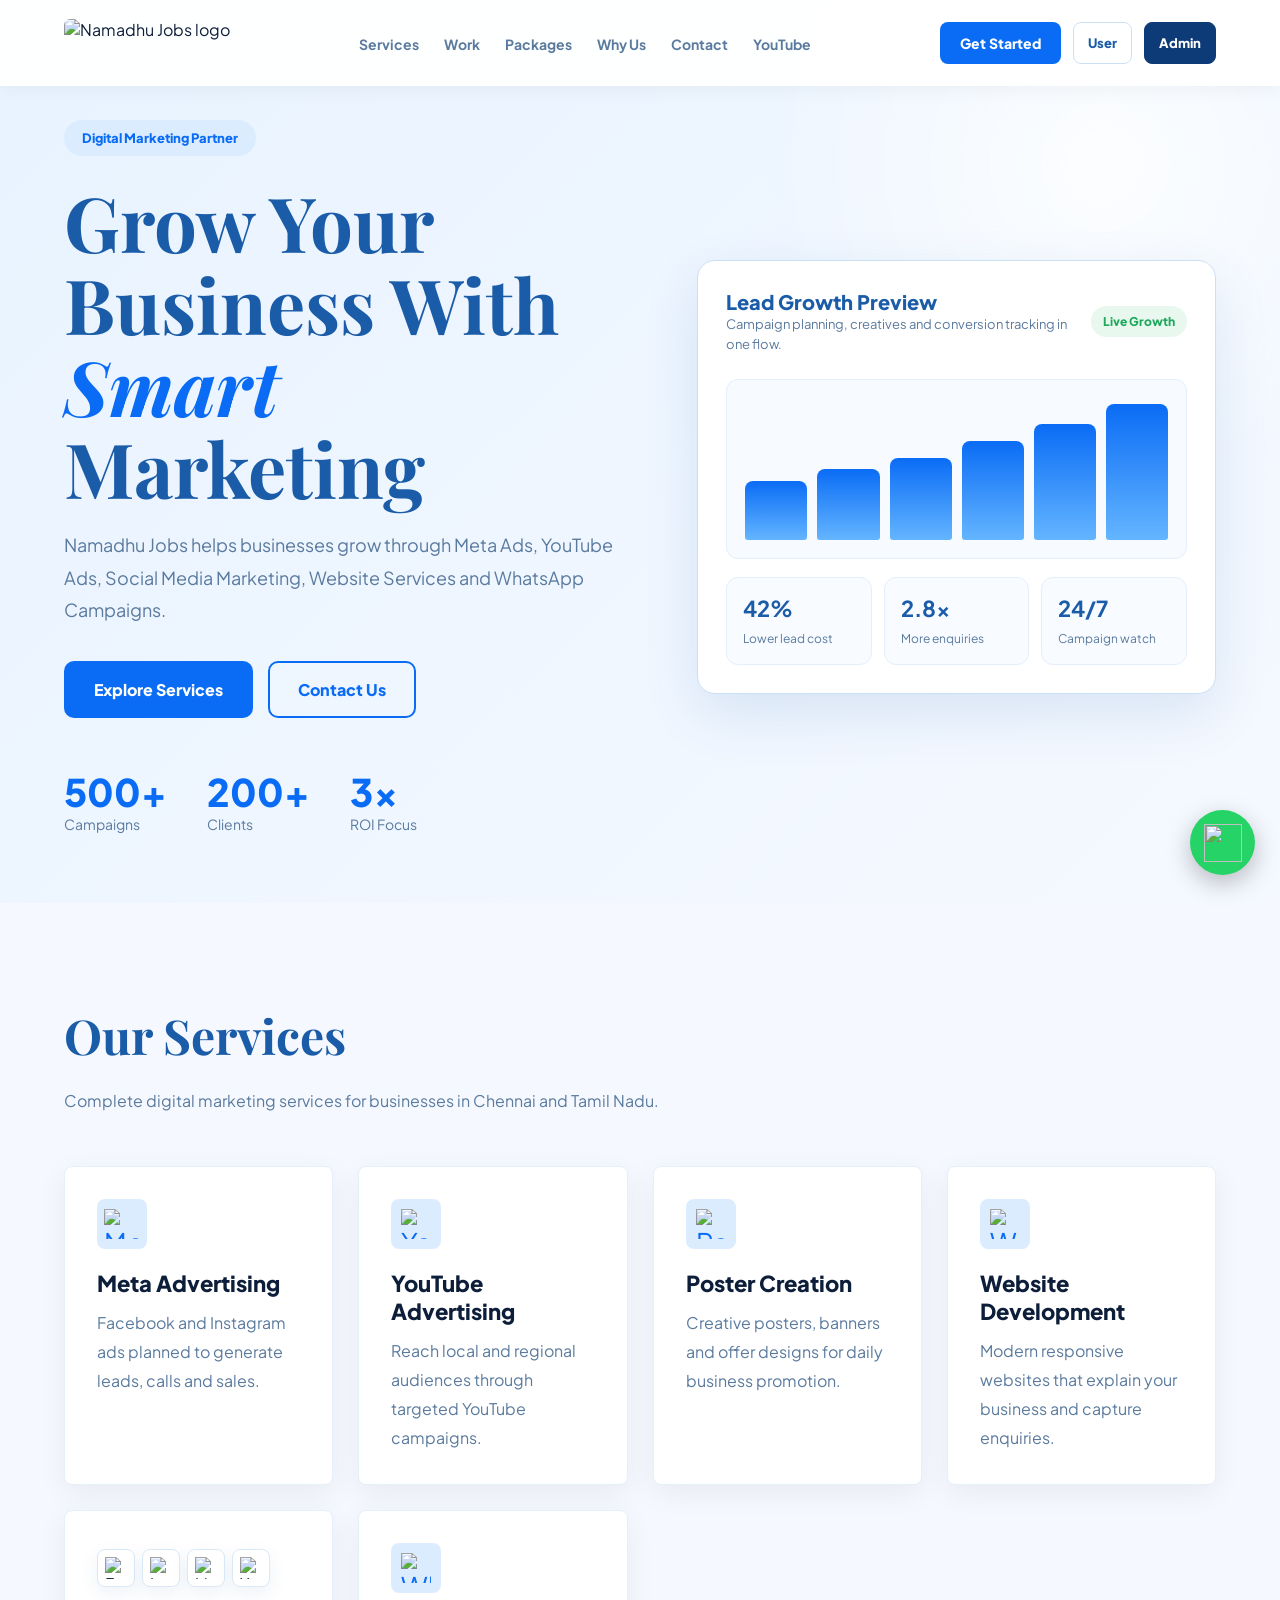
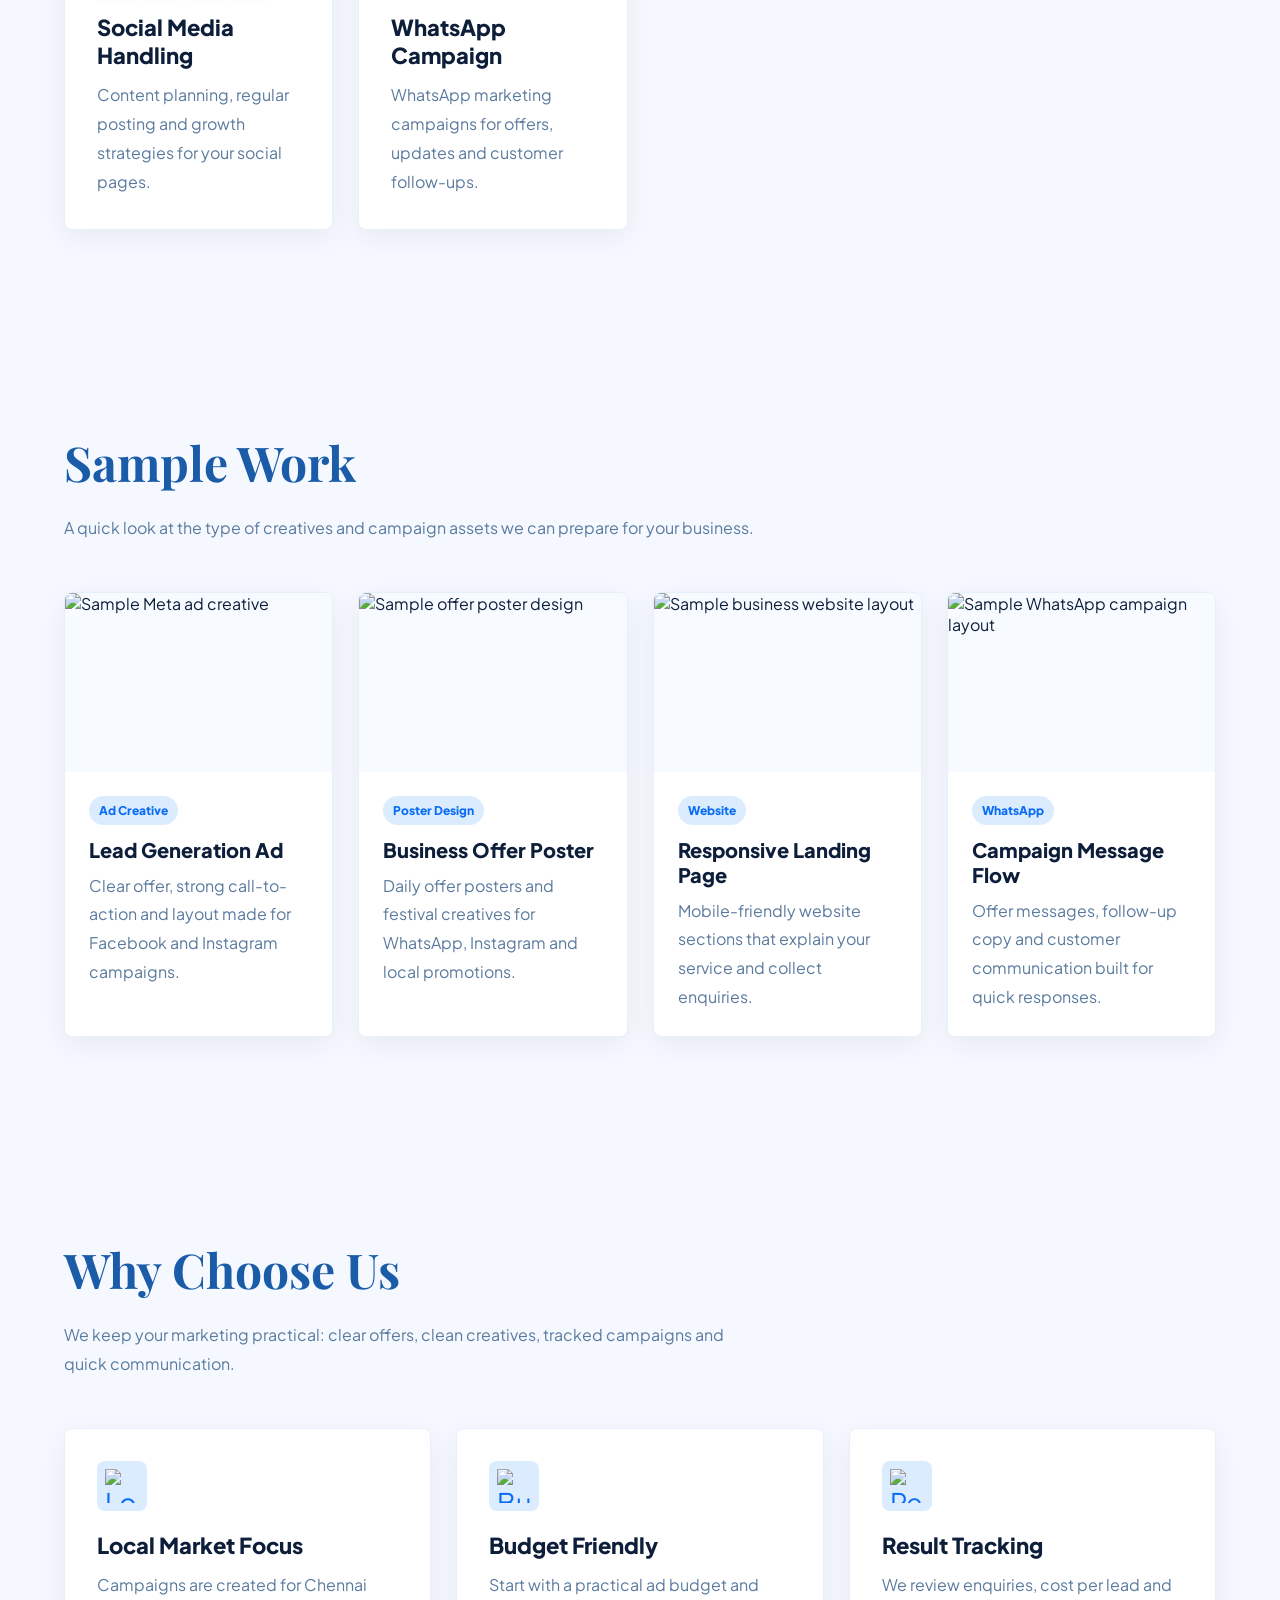
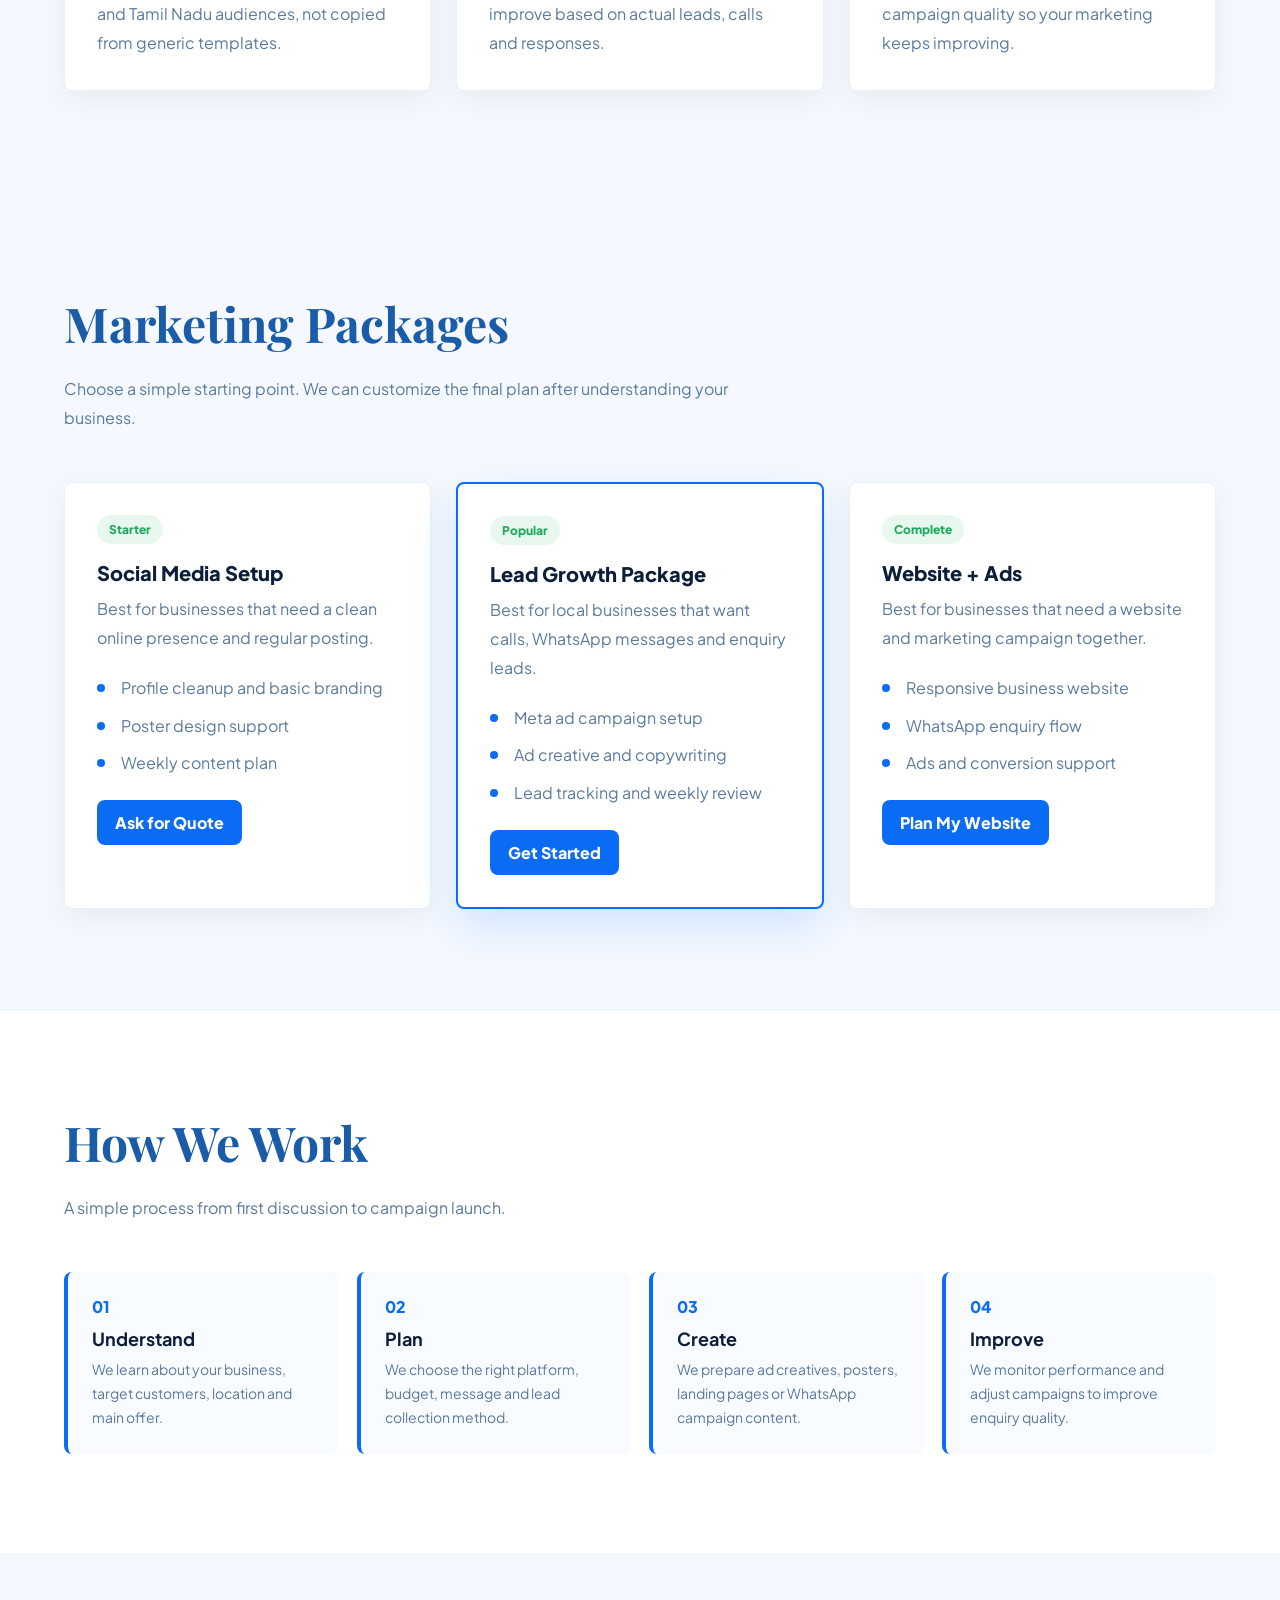
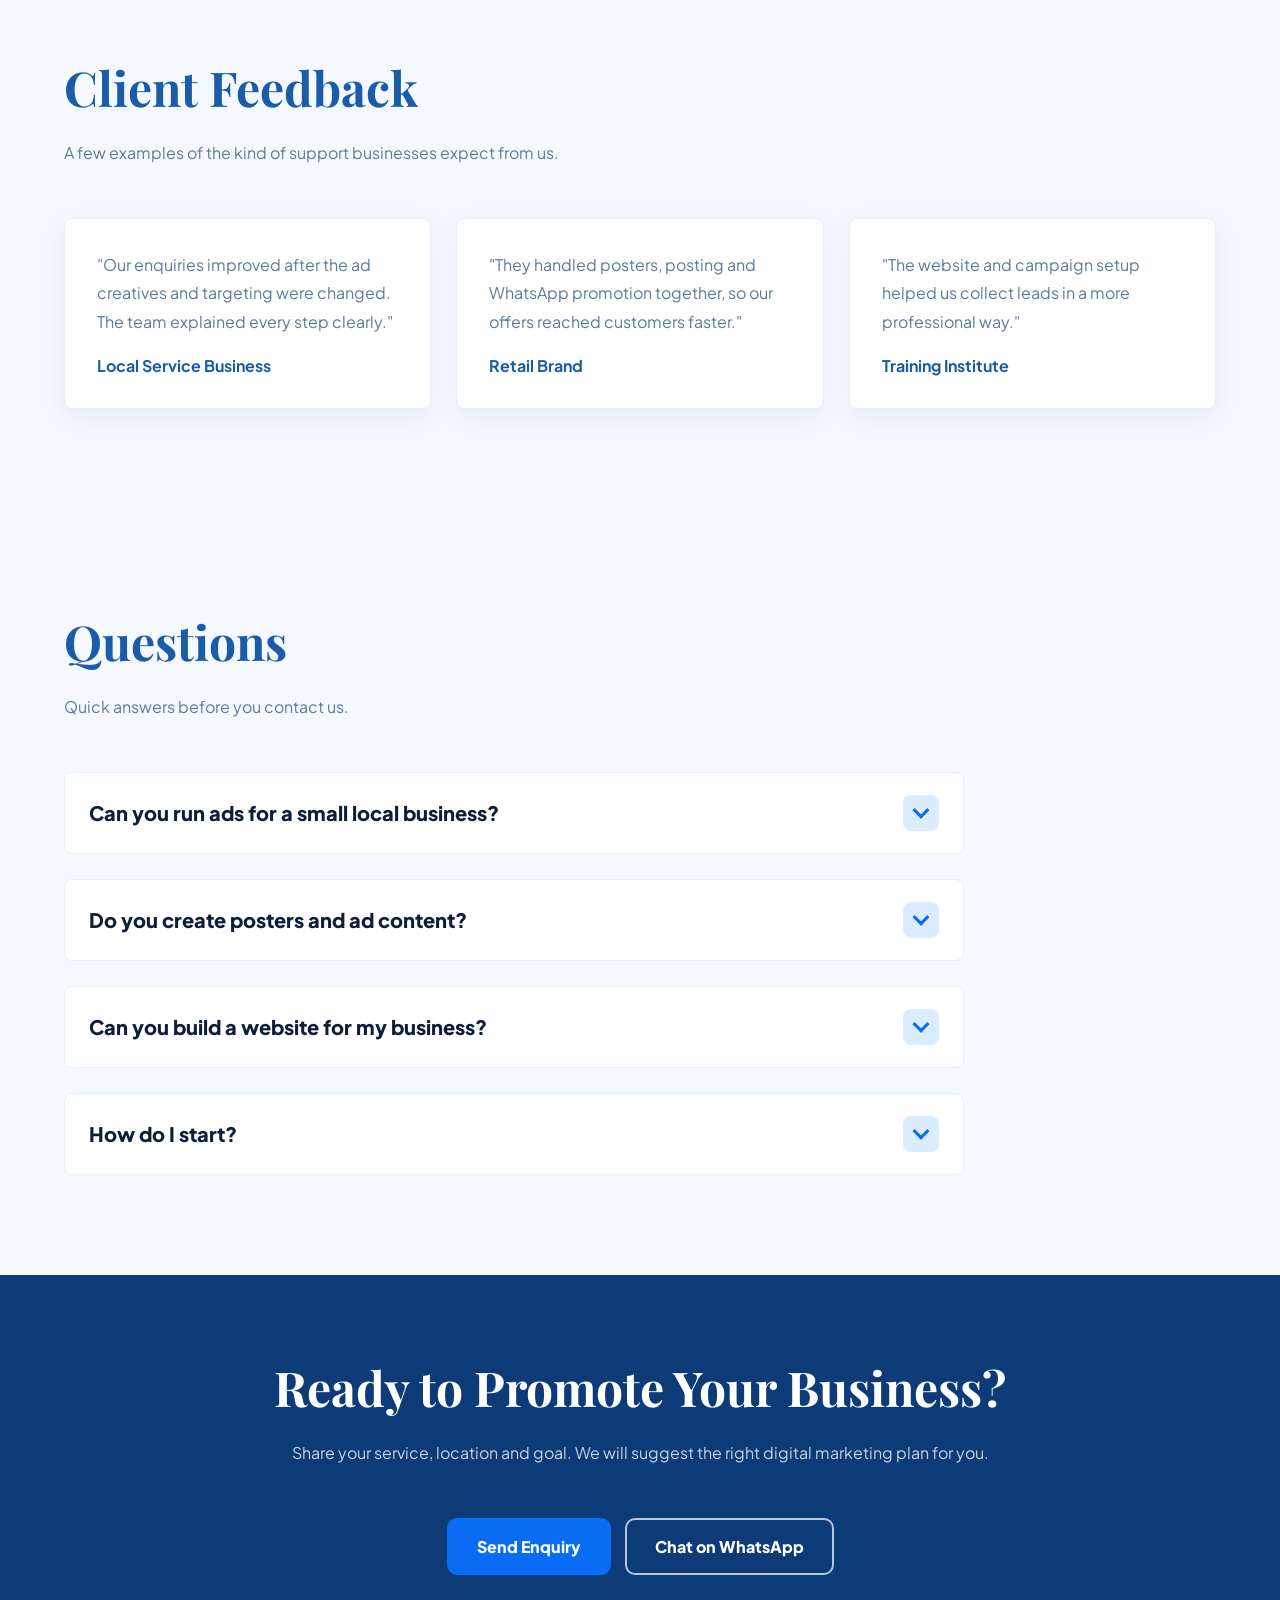
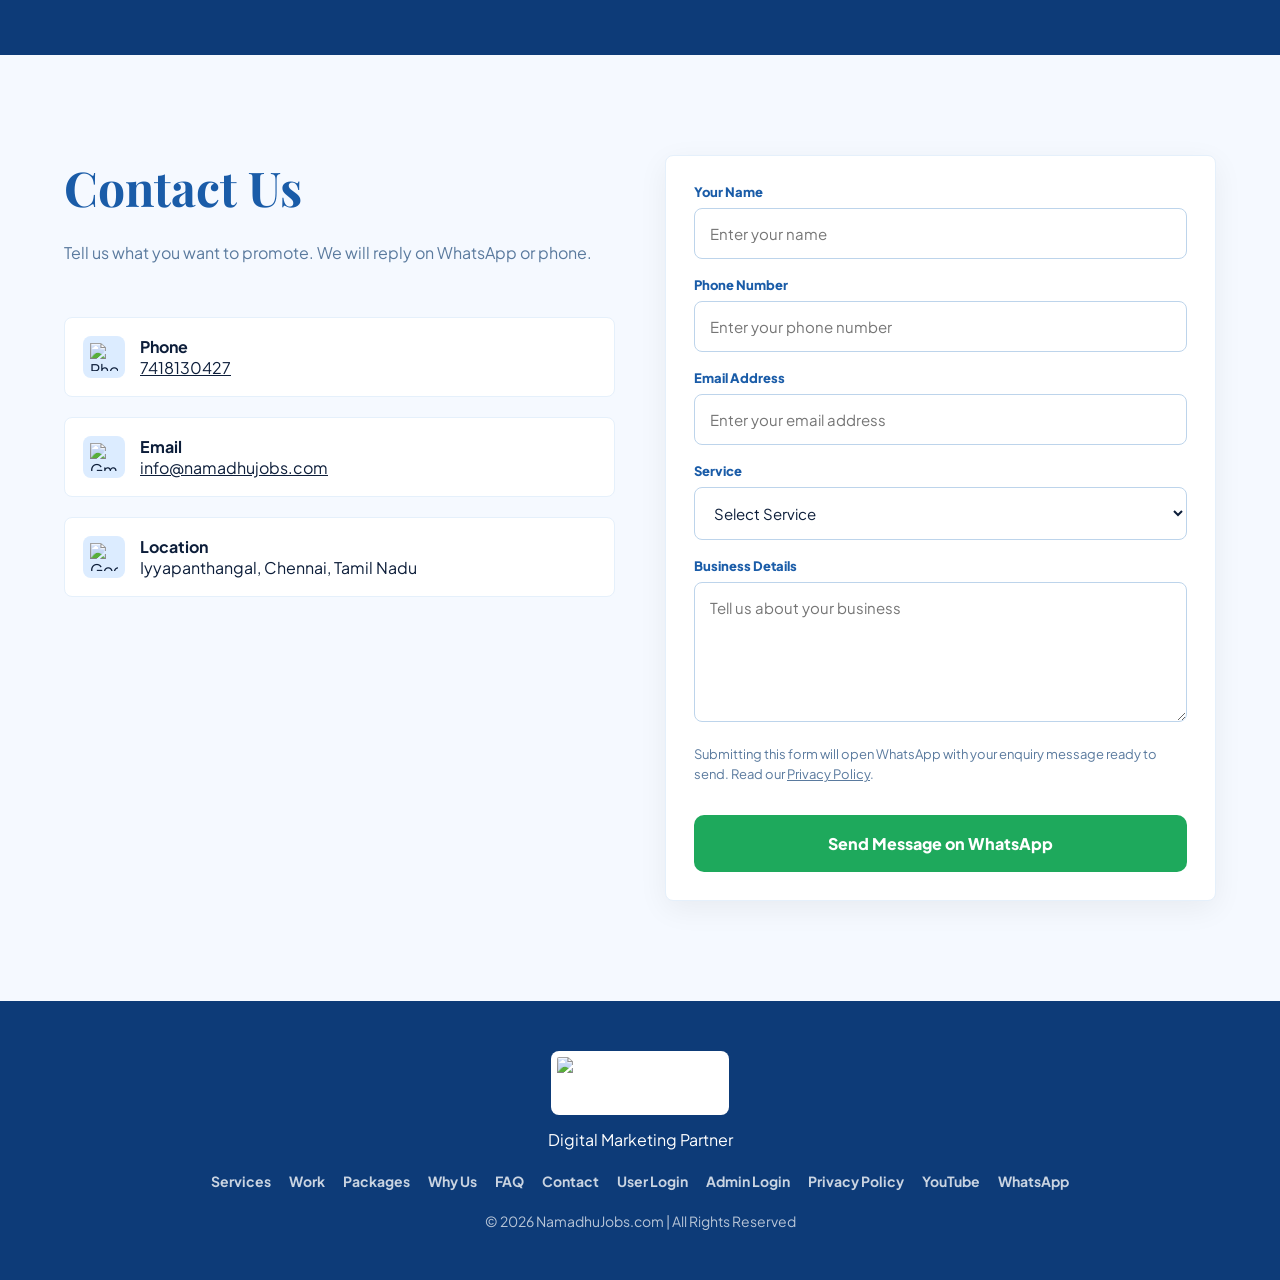
==== index.html @ 4f72aafb "Add files via upload" ====
<!DOCTYPE html>
<html lang="en">
<head>
  <meta charset="UTF-8" />
  <meta name="viewport" content="width=device-width, initial-scale=1.0" />

  <title>Namadhu Jobs | Digital Marketing Partner Chennai</title>

  <meta name="description" content="Namadhu Jobs is a digital marketing partner in Chennai offering Meta Ads, YouTube Ads, Social Media Handling, Website Services and WhatsApp Campaigns." />
  <meta name="theme-color" content="#0a6cf5" />

  <meta property="og:title" content="Namadhu Jobs | Digital Marketing Partner Chennai" />
  <meta property="og:description" content="Grow your business with Meta Ads, YouTube Ads, Social Media Handling, Website Services and WhatsApp Campaigns." />
  <meta property="og:site_name" content="Namadhu Jobs" />
  <meta property="og:type" content="website" />
  <meta property="og:url" content="https://namadhujobs.com/" />
  <meta property="og:image" content="https://namadhujobs.com/assets/namadhu-jobs-logo-transparent.png" />
  <meta name="twitter:card" content="summary_large_image" />

  <link rel="icon" href="assets/namadhu-jobs-logo-transparent.png" />
  <link rel="canonical" href="https://namadhujobs.com/" />
  <link rel="preconnect" href="https://fonts.googleapis.com" />
  <link rel="preconnect" href="https://fonts.gstatic.com" crossorigin />
  <link href="https://fonts.googleapis.com/css2?family=Plus+Jakarta+Sans:wght@300;400;600;700;800&family=Playfair+Display:wght@400;700&display=swap" rel="stylesheet" />

  <script type="application/ld+json">
    {
      "@context": "https://schema.org",
      "@type": "AdvertisingAgency",
      "name": "Namadhu Jobs",
      "url": "https://namadhujobs.com/",
      "email": "info@namadhujobs.com",
      "telephone": "+917418130427",
      "address": {
        "@type": "PostalAddress",
        "addressLocality": "Iyyapanthangal",
        "addressRegion": "Tamil Nadu",
        "addressCountry": "IN"
      },
      "areaServed": [
        "Chennai",
        "Tamil Nadu"
      ],
      "sameAs": [
        "https://www.youtube.com/@NamadhuJobs"
      ],
      "serviceType": [
        "Meta Advertising",
        "YouTube Advertising",
        "Social Media Handling",
        "Website Development",
        "WhatsApp Campaigns"
      ]
    }
  </script>

  <style>
    * {
      margin: 0;
      padding: 0;
      box-sizing: border-box;
    }

    :root {
      --bg: #f5f9ff;
      --white: #ffffff;
      --blue: #2979c8;
      --blue-dark: #1a5ca8;
      --accent: #0a6cf5;
      --accent-soft: #dcecff;
      --green: #1ea95c;
      --text: #0d1e3a;
      --muted: #5a7a9e;
      --border: #cce0f5;
      --display: 'Playfair Display', serif;
      --body: 'Plus Jakarta Sans', sans-serif;
    }

    html {
      scroll-behavior: smooth;
    }

    body {
      font-family: var(--body);
      background: var(--bg);
      color: var(--text);
      overflow-x: hidden;
    }

    a {
      color: inherit;
    }

    nav {
      position: fixed;
      top: 0;
      left: 0;
      width: 100%;
      background: rgba(255,255,255,0.95);
      backdrop-filter: blur(10px);
      display: flex;
      justify-content: space-between;
      align-items: center;
      gap: 24px;
      padding: 18px 5%;
      z-index: 999;
      box-shadow: 0 2px 20px rgba(0,0,0,0.05);
    }

    .nav-logo {
      text-decoration: none;
      display: inline-flex;
      align-items: center;
      height: 50px;
    }

    .nav-logo img {
      height: 48px;
      width: auto;
      display: block;
      border-radius: 6px;
    }

    .nav-links {
      display: flex;
      gap: 25px;
      list-style: none;
      align-items: center;
    }

    .nav-links a {
      text-decoration: none;
      color: var(--muted);
      font-size: 14px;
      font-weight: 700;
    }

    .nav-links a:hover,
    .nav-links a:focus {
      color: var(--accent);
    }

    .nav-actions {
      display: flex;
      align-items: center;
      gap: 12px;
    }

    .nav-cta {
      background: var(--accent);
      color: var(--white);
      padding: 12px 20px;
      border-radius: 8px;
      text-decoration: none;
      font-size: 14px;
      font-weight: 800;
      white-space: nowrap;
    }

    .nav-login {
      min-height: 42px;
      display: inline-flex;
      align-items: center;
      justify-content: center;
      padding: 10px 14px;
      border-radius: 8px;
      text-decoration: none;
      font-size: 13px;
      font-weight: 800;
      white-space: nowrap;
      border: 1px solid var(--border);
      color: var(--blue-dark);
      background: var(--white);
    }

    .nav-login.admin {
      background: #0d3b78;
      border-color: #0d3b78;
      color: var(--white);
    }

    .menu-toggle {
      display: none;
      width: 44px;
      height: 44px;
      border: 1px solid var(--border);
      border-radius: 8px;
      background: var(--white);
      cursor: pointer;
      align-items: center;
      justify-content: center;
      flex-direction: column;
      gap: 5px;
    }

    .menu-toggle span {
      width: 20px;
      height: 2px;
      border-radius: 99px;
      background: var(--blue-dark);
    }

    section {
      padding: 100px 5%;
      scroll-margin-top: 90px;
    }

    #hero {
      min-height: 100vh;
      display: flex;
      align-items: center;
      padding: 120px 5% 70px;
      background:
        radial-gradient(circle at 86% 18%, rgba(255,255,255,0.8), transparent 25%),
        linear-gradient(135deg,#e8f3ff,#f5f9ff);
    }

    .hero-layout {
      width: 100%;
      display: grid;
      grid-template-columns: minmax(0, 1.05fr) minmax(320px, 0.95fr);
      gap: 60px;
      align-items: center;
    }

    .hero-inner {
      max-width: 720px;
    }

    .hero-badge {
      display: inline-block;
      background: var(--accent-soft);
      color: var(--accent);
      padding: 10px 18px;
      border-radius: 50px;
      font-size: 13px;
      font-weight: 800;
      margin-bottom: 25px;
    }

    h1 {
      font-family: var(--display);
      font-size: clamp(44px, 6vw, 76px);
      line-height: 1.08;
      margin-bottom: 20px;
      color: var(--blue-dark);
      letter-spacing: 0;
    }

    h1 em {
      color: var(--accent);
      font-style: italic;
    }

    .hero-sub {
      font-size: 18px;
      line-height: 1.8;
      color: var(--muted);
      margin-bottom: 35px;
    }

    .hero-actions {
      display: flex;
      gap: 15px;
      flex-wrap: wrap;
    }

    .btn-primary,
    .btn-outline,
    .btn-whatsapp {
      display: inline-flex;
      align-items: center;
      justify-content: center;
      min-height: 54px;
      padding: 16px 28px;
      border-radius: 10px;
      text-decoration: none;
      font-weight: 800;
      border: 2px solid transparent;
    }

    .btn-primary {
      background: var(--accent);
      color: var(--white);
    }

    .btn-outline {
      border-color: var(--accent);
      color: var(--accent);
      background: transparent;
    }

    .btn-whatsapp {
      background: var(--green);
      color: var(--white);
      margin-top: 12px;
      width: 100%;
      cursor: pointer;
      font-family: var(--body);
      font-size: 16px;
    }

    .hero-stats {
      display: flex;
      gap: 40px;
      margin-top: 50px;
      flex-wrap: wrap;
    }

    .hero-stat-num {
      font-size: 38px;
      font-weight: 800;
      color: var(--accent);
    }

    .hero-stat-label {
      font-size: 14px;
      color: var(--muted);
    }

    .hero-panel {
      background: var(--white);
      border: 1px solid var(--border);
      border-radius: 18px;
      padding: 28px;
      box-shadow: 0 20px 55px rgba(26,92,168,0.12);
    }

    .panel-top {
      display: flex;
      align-items: center;
      justify-content: space-between;
      gap: 16px;
      margin-bottom: 24px;
    }

    .panel-title {
      font-size: 20px;
      font-weight: 800;
      color: var(--blue-dark);
    }

    .panel-pill {
      background: #e8f8ef;
      color: var(--green);
      border-radius: 999px;
      padding: 8px 12px;
      font-size: 12px;
      font-weight: 800;
      white-space: nowrap;
    }

    .growth-chart {
      display: grid;
      grid-template-columns: repeat(6, 1fr);
      gap: 10px;
      align-items: end;
      height: 180px;
      padding: 18px;
      border-radius: 12px;
      background: #f7fbff;
      border: 1px solid #e4effb;
    }

    .growth-chart span {
      display: block;
      border-radius: 8px 8px 3px 3px;
      background: linear-gradient(180deg, #0a6cf5, #64b5ff);
      min-height: 32px;
    }

    .growth-chart span:nth-child(1) { height: 42%; }
    .growth-chart span:nth-child(2) { height: 50%; }
    .growth-chart span:nth-child(3) { height: 58%; }
    .growth-chart span:nth-child(4) { height: 70%; }
    .growth-chart span:nth-child(5) { height: 82%; }
    .growth-chart span:nth-child(6) { height: 96%; }

    .panel-metrics {
      display: grid;
      grid-template-columns: repeat(3, 1fr);
      gap: 12px;
      margin-top: 18px;
    }

    .metric {
      padding: 16px;
      border-radius: 12px;
      background: #f8fbff;
      border: 1px solid #e4effb;
    }

    .metric strong {
      display: block;
      font-size: 22px;
      color: var(--blue-dark);
      margin-bottom: 4px;
    }

    .metric span {
      font-size: 12px;
      color: var(--muted);
      line-height: 1.4;
    }

    .section-title {
      font-size: clamp(36px, 5vw, 48px);
      font-family: var(--display);
      margin-bottom: 20px;
      color: var(--blue-dark);
      letter-spacing: 0;
    }

    .section-sub {
      max-width: 700px;
      line-height: 1.8;
      color: var(--muted);
      margin-bottom: 50px;
    }

    .services-grid,
    .trust-grid,
    .testimonial-grid,
    .work-grid,
    .packages-grid,
    .faq-grid {
      display: grid;
      grid-template-columns: repeat(auto-fit,minmax(260px,1fr));
      gap: 25px;
    }

    .service-card,
    .trust-card,
    .testimonial-card,
    .work-card,
    .package-card,
    .faq-item {
      background: var(--white);
      padding: 32px;
      border-radius: 8px;
      border: 1px solid #e5f0fb;
      box-shadow: 0 8px 30px rgba(0,0,0,0.06);
      transition: transform 0.3s, box-shadow 0.3s;
    }

    .service-card:hover,
    .trust-card:hover,
    .testimonial-card:hover,
    .work-card:hover,
    .package-card:hover {
      transform: translateY(-6px);
      box-shadow: 0 14px 38px rgba(26,92,168,0.12);
    }

    .svc-icon,
    .trust-icon {
      width: 50px;
      height: 50px;
      border-radius: 8px;
      display: flex;
      align-items: center;
      justify-content: center;
      background: var(--accent-soft);
      color: var(--accent);
      font-size: 27px;
      margin-bottom: 20px;
    }

    .svc-icon img {
      width: 30px;
      height: 30px;
      object-fit: contain;
      display: block;
    }

    .trust-icon img {
      width: 34px;
      height: 34px;
      object-fit: contain;
      display: block;
    }

    .svc-icon.wide img {
      width: 36px;
    }

    .svc-icon-row {
      display: flex;
      align-items: center;
      gap: 7px;
      margin-bottom: 20px;
      min-height: 50px;
    }

    .mini-logo {
      width: 38px;
      height: 38px;
      border-radius: 8px;
      background: var(--white);
      border: 1px solid #dbe9f7;
      display: flex;
      align-items: center;
      justify-content: center;
      box-shadow: 0 6px 18px rgba(26,92,168,0.08);
    }

    .mini-logo img {
      width: 22px;
      height: 22px;
      object-fit: contain;
      display: block;
    }

    .svc-name,
    .trust-name {
      font-size: 22px;
      font-weight: 800;
      margin-bottom: 12px;
      color: var(--text);
    }

    .svc-desc,
    .trust-desc,
    .testimonial-text {
      line-height: 1.8;
      color: var(--muted);
    }

    .work-card {
      padding: 0;
      overflow: hidden;
    }

    .work-card img {
      width: 100%;
      aspect-ratio: 3 / 2;
      object-fit: cover;
      display: block;
      background: #f7fbff;
    }

    .work-body {
      padding: 24px;
    }

    .work-tag {
      display: inline-flex;
      margin-bottom: 12px;
      padding: 7px 10px;
      border-radius: 999px;
      background: var(--accent-soft);
      color: var(--accent);
      font-size: 12px;
      font-weight: 800;
    }

    .work-title,
    .package-name,
    .faq-question-text {
      display: block;
      font-size: 20px;
      font-weight: 800;
      color: var(--text);
      margin-bottom: 10px;
    }

    .work-body p,
    .package-card p,
    .faq-item p {
      color: var(--muted);
      line-height: 1.8;
    }

    .package-card.featured {
      border: 2px solid var(--accent);
      box-shadow: 0 18px 45px rgba(10,108,245,0.15);
    }

    .package-label {
      display: inline-flex;
      margin-bottom: 16px;
      padding: 7px 12px;
      border-radius: 999px;
      background: #e8f8ef;
      color: var(--green);
      font-size: 12px;
      font-weight: 800;
    }

    .package-list {
      list-style: none;
      display: grid;
      gap: 12px;
      margin: 22px 0 24px;
      color: var(--muted);
    }

    .package-list li {
      position: relative;
      padding-left: 24px;
      line-height: 1.6;
    }

    .package-list li::before {
      content: "";
      position: absolute;
      left: 0;
      top: 9px;
      width: 8px;
      height: 8px;
      border-radius: 50%;
      background: var(--accent);
    }

    .package-link {
      display: inline-flex;
      align-items: center;
      justify-content: center;
      min-height: 44px;
      padding: 12px 18px;
      border-radius: 8px;
      background: var(--accent);
      color: var(--white);
      text-decoration: none;
      font-weight: 800;
    }

    .faq-item {
      box-shadow: none;
      padding: 0;
      overflow: hidden;
    }

    .faq-grid {
      grid-template-columns: 1fr;
      max-width: 900px;
    }

    .faq-item summary {
      list-style: none;
      cursor: pointer;
      display: flex;
      align-items: center;
      justify-content: space-between;
      gap: 18px;
      padding: 22px 24px;
    }

    .faq-item summary::-webkit-details-marker {
      display: none;
    }

    .faq-question-text {
      margin-bottom: 0;
    }

    .faq-arrow {
      width: 36px;
      height: 36px;
      border-radius: 8px;
      background: var(--accent-soft);
      flex: 0 0 auto;
      display: flex;
      align-items: center;
      justify-content: center;
    }

    .faq-arrow::before {
      content: "";
      width: 9px;
      height: 9px;
      border-right: 3px solid var(--accent);
      border-bottom: 3px solid var(--accent);
      transform: rotate(45deg) translate(-2px, -2px);
      transition: transform 0.25s;
    }

    .faq-item[open] .faq-arrow::before {
      transform: rotate(225deg) translate(-2px, -2px);
    }

    .faq-item p {
      padding: 0 24px 24px;
      margin-top: -4px;
      border-top: 1px solid #edf4fb;
    }

    .cta-band {
      background: #0d3b78;
      color: var(--white);
      padding: 80px 5%;
      text-align: center;
    }

    .cta-band .section-title {
      color: var(--white);
    }

    .cta-band .section-sub {
      color: rgba(255,255,255,0.78);
      margin-left: auto;
      margin-right: auto;
    }

    .cta-actions {
      display: flex;
      justify-content: center;
      gap: 14px;
      flex-wrap: wrap;
    }

    .cta-actions .btn-outline {
      color: var(--white);
      border-color: rgba(255,255,255,0.7);
    }

    .process-band {
      background: var(--white);
      border-top: 1px solid #e5f0fb;
      border-bottom: 1px solid #e5f0fb;
    }

    .process-steps {
      display: grid;
      grid-template-columns: repeat(4, 1fr);
      gap: 18px;
    }

    .process-step {
      padding: 24px;
      border-left: 4px solid var(--accent);
      background: #f8fbff;
      border-radius: 8px;
    }

    .process-step span {
      display: block;
      color: var(--accent);
      font-weight: 800;
      margin-bottom: 10px;
    }

    .process-step strong {
      display: block;
      font-size: 18px;
      margin-bottom: 8px;
    }

    .process-step p {
      color: var(--muted);
      line-height: 1.7;
      font-size: 14px;
    }

    .testimonial-card strong {
      display: block;
      margin-top: 18px;
      color: var(--blue-dark);
    }

    .contact-wrap {
      display: grid;
      grid-template-columns: 1fr 1fr;
      gap: 50px;
      align-items: start;
    }

    .contact-info {
      display: flex;
      flex-direction: column;
      gap: 20px;
      margin-top: 30px;
    }

    .cinfo-item {
      display: flex;
      gap: 15px;
      align-items: center;
      background: var(--white);
      padding: 18px;
      border-radius: 8px;
      border: 1px solid #e5f0fb;
    }

    .cinfo-icon {
      width: 42px;
      height: 42px;
      border-radius: 8px;
      background: var(--accent-soft);
      display: flex;
      align-items: center;
      justify-content: center;
      flex: 0 0 auto;
    }

    .cinfo-icon img {
      width: 28px;
      height: 28px;
      object-fit: contain;
      display: block;
    }

    .contact-form {
      display: flex;
      flex-direction: column;
      gap: 18px;
      background: var(--white);
      border: 1px solid #e5f0fb;
      border-radius: 8px;
      padding: 28px;
      box-shadow: 0 8px 30px rgba(0,0,0,0.06);
    }

    label {
      display: block;
      font-size: 13px;
      font-weight: 800;
      margin-bottom: 8px;
      color: var(--blue-dark);
    }

    input,
    textarea,
    select {
      padding: 15px;
      border: 1px solid #bdd4eb;
      border-radius: 8px;
      font-family: var(--body);
      width: 100%;
      color: var(--text);
      background: var(--white);
      font-size: 15px;
    }

    input:focus,
    textarea:focus,
    select:focus {
      outline: 3px solid rgba(10,108,245,0.16);
      border-color: var(--accent);
    }

    textarea {
      height: 140px;
      resize: vertical;
      min-height: 120px;
    }

    .form-note {
      font-size: 13px;
      line-height: 1.6;
      color: var(--muted);
    }

    footer {
      background: #0d3b78;
      color: var(--white);
      padding: 50px 5%;
      text-align: center;
    }

    .footer-logo {
      display: flex;
      justify-content: center;
      margin-bottom: 14px;
    }

    .footer-logo img {
      height: 64px;
      width: auto;
      display: block;
      background: var(--white);
      border-radius: 8px;
      padding: 6px;
    }

    .footer-links {
      display: flex;
      justify-content: center;
      gap: 18px;
      flex-wrap: wrap;
      margin: 22px 0;
    }

    .footer-links a {
      color: rgba(255,255,255,0.78);
      text-decoration: none;
      font-size: 14px;
      font-weight: 700;
    }

    .footer-copy {
      margin-top: 20px;
      font-size: 14px;
      opacity: 0.7;
    }

    .whatsapp-float {
      position: fixed;
      width: 65px;
      height: 65px;
      bottom: 25px;
      right: 25px;
      background: #25d366;
      border-radius: 50%;
      display: flex;
      align-items: center;
      justify-content: center;
      box-shadow: 0 8px 25px rgba(0,0,0,0.25);
      z-index: 9999;
      text-decoration: none;
      animation: pulse 2s infinite;
    }

    .whatsapp-float img {
      width: 38px;
      height: 38px;
    }

    @keyframes pulse {
      0% { transform: scale(1); }
      50% { transform: scale(1.08); }
      100% { transform: scale(1); }
    }

    @media (max-width: 980px) {
      .nav-links {
        gap: 16px;
      }

      .nav-links a,
      .nav-cta,
      .nav-login {
        font-size: 13px;
      }

      .hero-layout {
        grid-template-columns: 1fr;
      }

      .hero-panel {
        max-width: 620px;
      }

      .process-steps,
      .contact-wrap {
        grid-template-columns: 1fr 1fr;
      }
    }

    @media (max-width: 768px) {
      nav {
        padding: 14px 5%;
      }

      .nav-logo img {
        height: 42px;
      }

      .menu-toggle {
        display: flex;
      }

      .nav-links {
        position: absolute;
        top: 74px;
        left: 5%;
        right: 5%;
        display: none;
        flex-direction: column;
        align-items: stretch;
        gap: 0;
        background: var(--white);
        border: 1px solid var(--border);
        border-radius: 8px;
        box-shadow: 0 15px 40px rgba(0,0,0,0.12);
        overflow: hidden;
      }

      .nav-links.is-open {
        display: flex;
      }

      .nav-links a {
        display: block;
        padding: 15px 18px;
        border-bottom: 1px solid #edf4fb;
      }

      .nav-links li:last-child a {
        border-bottom: 0;
      }

      .nav-cta {
        display: none;
      }

      .nav-login {
        min-height: 40px;
        padding: 9px 11px;
        font-size: 12px;
      }

      #hero {
        padding-top: 110px;
      }

      .hero-stats {
        gap: 22px;
      }

      .panel-metrics,
      .process-steps,
      .contact-wrap {
        grid-template-columns: 1fr;
      }

      .hero-panel,
      .contact-form,
      .service-card,
      .trust-card,
      .testimonial-card {
        padding: 24px;
      }
    }

    @media (max-width: 480px) {
      section {
        padding: 80px 5%;
      }

      .hero-actions,
      .btn-primary,
      .btn-outline {
        width: 100%;
      }

      .nav-actions {
        gap: 8px;
      }

      .nav-login {
        padding: 8px 9px;
      }

      .hero-stats {
        flex-direction: column;
      }

      .whatsapp-float {
        width: 58px;
        height: 58px;
        right: 18px;
        bottom: 18px;
      }
    }
  </style>
</head>

<body>
  <nav>
    <a href="#" class="nav-logo" aria-label="Namadhu Jobs home">
      <img src="assets/namadhu-jobs-logo-transparent.png" srcset="assets/namadhu-jobs-logo-transparent.png 960w, assets/namadhu-jobs-logo-transparent-4k.png 3840w" sizes="150px" alt="Namadhu Jobs logo" />
    </a>

    <ul class="nav-links" id="navLinks">
      <li><a href="#services">Services</a></li>
      <li><a href="#work">Work</a></li>
      <li><a href="#packages">Packages</a></li>
      <li><a href="#why-us">Why Us</a></li>
      <li><a href="#contact">Contact</a></li>
      <li><a href="https://www.youtube.com/@NamadhuJobs" target="_blank" rel="noopener noreferrer">YouTube</a></li>
    </ul>

    <div class="nav-actions">
      <a href="#contact" class="nav-cta">Get Started</a>
      <a href="user-login.html" class="nav-login">User</a>
      <a href="admin-login.html" class="nav-login admin">Admin</a>
      <button class="menu-toggle" type="button" aria-label="Open menu" aria-expanded="false" aria-controls="navLinks">
        <span></span>
        <span></span>
        <span></span>
      </button>
    </div>
  </nav>

  <section id="hero">
    <div class="hero-layout">
      <div class="hero-inner">
        <div class="hero-badge">Digital Marketing Partner</div>

        <h1>Grow Your Business With <em>Smart</em> Marketing</h1>

        <p class="hero-sub">
          Namadhu Jobs helps businesses grow through Meta Ads, YouTube Ads, Social Media Marketing, Website Services and WhatsApp Campaigns.
        </p>

        <div class="hero-actions">
          <a href="#services" class="btn-primary">Explore Services</a>
          <a href="https://wa.me/917418130427" class="btn-outline" target="_blank" rel="noopener noreferrer">Contact Us</a>
        </div>

        <div class="hero-stats" aria-label="Business highlights">
          <div>
            <div class="hero-stat-num">500+</div>
            <div class="hero-stat-label">Campaigns</div>
          </div>

          <div>
            <div class="hero-stat-num">200+</div>
            <div class="hero-stat-label">Clients</div>
          </div>

          <div>
            <div class="hero-stat-num">3x</div>
            <div class="hero-stat-label">ROI Focus</div>
          </div>
        </div>
      </div>

      <div class="hero-panel" aria-label="Marketing performance preview">
        <div class="panel-top">
          <div>
            <div class="panel-title">Lead Growth Preview</div>
            <p class="form-note">Campaign planning, creatives and conversion tracking in one flow.</p>
          </div>
          <span class="panel-pill">Live Growth</span>
        </div>

        <div class="growth-chart" aria-hidden="true">
          <span></span>
          <span></span>
          <span></span>
          <span></span>
          <span></span>
          <span></span>
        </div>

        <div class="panel-metrics">
          <div class="metric">
            <strong>42%</strong>
            <span>Lower lead cost</span>
          </div>
          <div class="metric">
            <strong>2.8x</strong>
            <span>More enquiries</span>
          </div>
          <div class="metric">
            <strong>24/7</strong>
            <span>Campaign watch</span>
          </div>
        </div>
      </div>
    </div>
  </section>

  <section id="services">
    <h2 class="section-title">Our Services</h2>

    <p class="section-sub">
      Complete digital marketing services for businesses in Chennai and Tamil Nadu.
    </p>

    <div class="services-grid">
      <div class="service-card">
        <div class="svc-icon wide">
          <img src="assets/meta-logo.svg" alt="Meta logo" loading="lazy" />
        </div>
        <div class="svc-name">Meta Advertising</div>
        <p class="svc-desc">Facebook and Instagram ads planned to generate leads, calls and sales.</p>
      </div>

      <div class="service-card">
        <div class="svc-icon">
          <img src="assets/youtube-logo.svg" alt="YouTube logo" loading="lazy" />
        </div>
        <div class="svc-name">YouTube Advertising</div>
        <p class="svc-desc">Reach local and regional audiences through targeted YouTube campaigns.</p>
      </div>

      <div class="service-card">
        <div class="svc-icon">
          <img src="assets/poster-maker-logo.png" alt="Poster maker logo" loading="lazy" />
        </div>
        <div class="svc-name">Poster Creation</div>
        <p class="svc-desc">Creative posters, banners and offer designs for daily business promotion.</p>
      </div>

      <div class="service-card">
        <div class="svc-icon">
          <img src="assets/web-developer-logo.svg" alt="Web developer logo" loading="lazy" />
        </div>
        <div class="svc-name">Website Development</div>
        <p class="svc-desc">Modern responsive websites that explain your business and capture enquiries.</p>
      </div>

      <div class="service-card">
        <div class="svc-icon-row" aria-label="Social media platforms">
          <span class="mini-logo">
            <img src="assets/facebook-logo.svg" alt="Facebook logo" loading="lazy" />
          </span>
          <span class="mini-logo">
            <img src="assets/instagram-logo.svg" alt="Instagram logo" loading="lazy" />
          </span>
          <span class="mini-logo">
            <img src="assets/linkedin-logo.svg" alt="LinkedIn logo" loading="lazy" />
          </span>
          <span class="mini-logo">
            <img src="assets/x-logo.svg" alt="X logo" loading="lazy" />
          </span>
        </div>
        <div class="svc-name">Social Media Handling</div>
        <p class="svc-desc">Content planning, regular posting and growth strategies for your social pages.</p>
      </div>

      <div class="service-card">
        <div class="svc-icon">
          <img src="assets/whatsapp-logo.svg" alt="WhatsApp logo" loading="lazy" />
        </div>
        <div class="svc-name">WhatsApp Campaign</div>
        <p class="svc-desc">WhatsApp marketing campaigns for offers, updates and customer follow-ups.</p>
      </div>
    </div>
  </section>

  <section id="work">
    <h2 class="section-title">Sample Work</h2>

    <p class="section-sub">
      A quick look at the type of creatives and campaign assets we can prepare for your business.
    </p>

    <div class="work-grid">
      <div class="work-card">
        <img src="assets/sample-meta-ad.svg" alt="Sample Meta ad creative" loading="lazy" />
        <div class="work-body">
          <span class="work-tag">Ad Creative</span>
          <strong class="work-title">Lead Generation Ad</strong>
          <p>Clear offer, strong call-to-action and layout made for Facebook and Instagram campaigns.</p>
        </div>
      </div>

      <div class="work-card">
        <img src="assets/sample-poster.svg" alt="Sample offer poster design" loading="lazy" />
        <div class="work-body">
          <span class="work-tag">Poster Design</span>
          <strong class="work-title">Business Offer Poster</strong>
          <p>Daily offer posters and festival creatives for WhatsApp, Instagram and local promotions.</p>
        </div>
      </div>

      <div class="work-card">
        <img src="assets/sample-website.svg" alt="Sample business website layout" loading="lazy" />
        <div class="work-body">
          <span class="work-tag">Website</span>
          <strong class="work-title">Responsive Landing Page</strong>
          <p>Mobile-friendly website sections that explain your service and collect enquiries.</p>
        </div>
      </div>

      <div class="work-card">
        <img src="assets/sample-whatsapp.svg" alt="Sample WhatsApp campaign layout" loading="lazy" />
        <div class="work-body">
          <span class="work-tag">WhatsApp</span>
          <strong class="work-title">Campaign Message Flow</strong>
          <p>Offer messages, follow-up copy and customer communication built for quick responses.</p>
        </div>
      </div>
    </div>
  </section>

  <section id="why-us">
    <h2 class="section-title">Why Choose Us</h2>

    <p class="section-sub">
      We keep your marketing practical: clear offers, clean creatives, tracked campaigns and quick communication.
    </p>

    <div class="trust-grid">
      <div class="trust-card">
        <div class="trust-icon">
          <img src="assets/local-market-logo.svg" alt="Local market focus logo" loading="lazy" />
        </div>
        <div class="trust-name">Local Market Focus</div>
        <p class="trust-desc">Campaigns are created for Chennai and Tamil Nadu audiences, not copied from generic templates.</p>
      </div>

      <div class="trust-card">
        <div class="trust-icon">
          <img src="assets/budget-friendly-logo.svg" alt="Budget friendly logo" loading="lazy" />
        </div>
        <div class="trust-name">Budget Friendly</div>
        <p class="trust-desc">Start with a practical ad budget and improve based on actual leads, calls and responses.</p>
      </div>

      <div class="trust-card">
        <div class="trust-icon">
          <img src="assets/result-tracking-logo.svg" alt="Result tracking logo" loading="lazy" />
        </div>
        <div class="trust-name">Result Tracking</div>
        <p class="trust-desc">We review enquiries, cost per lead and campaign quality so your marketing keeps improving.</p>
      </div>
    </div>
  </section>

  <section id="packages">
    <h2 class="section-title">Marketing Packages</h2>

    <p class="section-sub">
      Choose a simple starting point. We can customize the final plan after understanding your business.
    </p>

    <div class="packages-grid">
      <div class="package-card">
        <span class="package-label">Starter</span>
        <strong class="package-name">Social Media Setup</strong>
        <p>Best for businesses that need a clean online presence and regular posting.</p>
        <ul class="package-list">
          <li>Profile cleanup and basic branding</li>
          <li>Poster design support</li>
          <li>Weekly content plan</li>
        </ul>
        <a class="package-link" href="#contact">Ask for Quote</a>
      </div>

      <div class="package-card featured">
        <span class="package-label">Popular</span>
        <strong class="package-name">Lead Growth Package</strong>
        <p>Best for local businesses that want calls, WhatsApp messages and enquiry leads.</p>
        <ul class="package-list">
          <li>Meta ad campaign setup</li>
          <li>Ad creative and copywriting</li>
          <li>Lead tracking and weekly review</li>
        </ul>
        <a class="package-link" href="#contact">Get Started</a>
      </div>

      <div class="package-card">
        <span class="package-label">Complete</span>
        <strong class="package-name">Website + Ads</strong>
        <p>Best for businesses that need a website and marketing campaign together.</p>
        <ul class="package-list">
          <li>Responsive business website</li>
          <li>WhatsApp enquiry flow</li>
          <li>Ads and conversion support</li>
        </ul>
        <a class="package-link" href="#contact">Plan My Website</a>
      </div>
    </div>
  </section>

  <section class="process-band" id="process">
    <h2 class="section-title">How We Work</h2>

    <p class="section-sub">
      A simple process from first discussion to campaign launch.
    </p>

    <div class="process-steps">
      <div class="process-step">
        <span>01</span>
        <strong>Understand</strong>
        <p>We learn about your business, target customers, location and main offer.</p>
      </div>

      <div class="process-step">
        <span>02</span>
        <strong>Plan</strong>
        <p>We choose the right platform, budget, message and lead collection method.</p>
      </div>

      <div class="process-step">
        <span>03</span>
        <strong>Create</strong>
        <p>We prepare ad creatives, posters, landing pages or WhatsApp campaign content.</p>
      </div>

      <div class="process-step">
        <span>04</span>
        <strong>Improve</strong>
        <p>We monitor performance and adjust campaigns to improve enquiry quality.</p>
      </div>
    </div>
  </section>

  <section id="testimonials">
    <h2 class="section-title">Client Feedback</h2>

    <p class="section-sub">
      A few examples of the kind of support businesses expect from us.
    </p>

    <div class="testimonial-grid">
      <div class="testimonial-card">
        <p class="testimonial-text">"Our enquiries improved after the ad creatives and targeting were changed. The team explained every step clearly."</p>
        <strong>Local Service Business</strong>
      </div>

      <div class="testimonial-card">
        <p class="testimonial-text">"They handled posters, posting and WhatsApp promotion together, so our offers reached customers faster."</p>
        <strong>Retail Brand</strong>
      </div>

      <div class="testimonial-card">
        <p class="testimonial-text">"The website and campaign setup helped us collect leads in a more professional way."</p>
        <strong>Training Institute</strong>
      </div>
    </div>
  </section>

  <section id="faq">
    <h2 class="section-title">Questions</h2>

    <p class="section-sub">
      Quick answers before you contact us.
    </p>

    <div class="faq-grid">
      <details class="faq-item">
        <summary>
          <span class="faq-question-text">Can you run ads for a small local business?</span>
          <span class="faq-arrow" aria-hidden="true"></span>
        </summary>
        <p>Yes. We can start with a practical budget and improve the campaign based on enquiry quality.</p>
      </details>

      <details class="faq-item">
        <summary>
          <span class="faq-question-text">Do you create posters and ad content?</span>
          <span class="faq-arrow" aria-hidden="true"></span>
        </summary>
        <p>Yes. We can prepare posters, ad creatives, captions and WhatsApp promotion messages.</p>
      </details>

      <details class="faq-item">
        <summary>
          <span class="faq-question-text">Can you build a website for my business?</span>
          <span class="faq-arrow" aria-hidden="true"></span>
        </summary>
        <p>Yes. We build responsive business websites with phone, email and WhatsApp enquiry options.</p>
      </details>

      <details class="faq-item">
        <summary>
          <span class="faq-question-text">How do I start?</span>
          <span class="faq-arrow" aria-hidden="true"></span>
        </summary>
        <p>Send your business details through the contact form. It opens WhatsApp with the message ready.</p>
      </details>
    </div>
  </section>

  <section class="cta-band" id="start">
    <h2 class="section-title">Ready to Promote Your Business?</h2>

    <p class="section-sub">
      Share your service, location and goal. We will suggest the right digital marketing plan for you.
    </p>

    <div class="cta-actions">
      <a href="#contact" class="btn-primary">Send Enquiry</a>
      <a href="https://wa.me/917418130427" class="btn-outline" target="_blank" rel="noopener noreferrer">Chat on WhatsApp</a>
    </div>
  </section>

  <section id="contact">
    <div class="contact-wrap">
      <div>
        <h2 class="section-title">Contact Us</h2>

        <p class="section-sub">
          Tell us what you want to promote. We will reply on WhatsApp or phone.
        </p>

        <div class="contact-info">
          <div class="cinfo-item">
            <div class="cinfo-icon">
              <img src="assets/phone-original-logo.svg" alt="Phone logo" loading="lazy" />
            </div>
            <div>
              <strong>Phone</strong><br />
              <a href="tel:+917418130427">7418130427</a>
            </div>
          </div>

          <div class="cinfo-item">
            <div class="cinfo-icon">
              <img src="assets/gmail-logo.svg" alt="Gmail logo" loading="lazy" />
            </div>
            <div>
              <strong>Email</strong><br />
              <a href="mailto:info@namadhujobs.com">info@namadhujobs.com</a>
            </div>
          </div>

          <div class="cinfo-item">
            <div class="cinfo-icon">
              <img src="assets/google-maps-logo.svg" alt="Google Maps logo" loading="lazy" />
            </div>
            <div>
              <strong>Location</strong><br />
              Iyyapanthangal, Chennai, Tamil Nadu
            </div>
          </div>
        </div>
      </div>

      <div>
        <form class="contact-form" id="leadForm">
          <div>
            <label for="name">Your Name</label>
            <input id="name" name="name" type="text" placeholder="Enter your name" required />
          </div>

          <div>
            <label for="phone">Phone Number</label>
            <input id="phone" name="phone" type="tel" placeholder="Enter your phone number" required />
          </div>

          <div>
            <label for="email">Email Address</label>
            <input id="email" name="email" type="email" placeholder="Enter your email address" />
          </div>

          <div>
            <label for="service">Service</label>
            <select id="service" name="service" required>
              <option value="">Select Service</option>
              <option>Meta Advertising</option>
              <option>YouTube Advertising</option>
              <option>Poster Design</option>
              <option>Website Development</option>
              <option>Social Media Handling</option>
              <option>WhatsApp Campaign</option>
              <option>Lead Growth Package</option>
              <option>Website + Ads Package</option>
              <option>Complete Digital Marketing</option>
            </select>
          </div>

          <div>
            <label for="message">Business Details</label>
            <textarea id="message" name="message" placeholder="Tell us about your business" required></textarea>
          </div>

          <p class="form-note">Submitting this form will open WhatsApp with your enquiry message ready to send. Read our <a href="privacy.html">Privacy Policy</a>.</p>

          <button class="btn-whatsapp" type="submit">Send Message on WhatsApp</button>
        </form>
      </div>
    </div>
  </section>

  <footer>
    <div class="footer-logo">
      <img src="assets/namadhu-jobs-logo-transparent.png" srcset="assets/namadhu-jobs-logo-transparent.png 960w, assets/namadhu-jobs-logo-transparent-4k.png 3840w" sizes="170px" alt="Namadhu Jobs logo" loading="lazy" />
    </div>

    <p>Digital Marketing Partner</p>

    <div class="footer-links">
      <a href="#services">Services</a>
      <a href="#work">Work</a>
      <a href="#packages">Packages</a>
      <a href="#why-us">Why Us</a>
      <a href="#faq">FAQ</a>
      <a href="#contact">Contact</a>
      <a href="user-login.html">User Login</a>
      <a href="admin-login.html">Admin Login</a>
      <a href="privacy.html">Privacy Policy</a>
      <a href="https://www.youtube.com/@NamadhuJobs" target="_blank" rel="noopener noreferrer">YouTube</a>
      <a href="https://wa.me/917418130427" target="_blank" rel="noopener noreferrer">WhatsApp</a>
    </div>

    <div class="footer-copy">
      &copy; 2026 NamadhuJobs.com | All Rights Reserved
    </div>
  </footer>

  <a href="https://wa.me/917418130427" class="whatsapp-float" target="_blank" rel="noopener noreferrer" aria-label="Chat with Namadhu Jobs on WhatsApp">
    <img src="assets/whatsapp-logo.svg" alt="" />
  </a>

  <script>
    const menuToggle = document.querySelector('.menu-toggle');
    const navLinks = document.querySelector('#navLinks');

    menuToggle.addEventListener('click', () => {
      const isOpen = navLinks.classList.toggle('is-open');
      menuToggle.setAttribute('aria-expanded', String(isOpen));
      menuToggle.setAttribute('aria-label', isOpen ? 'Close menu' : 'Open menu');
    });

    navLinks.querySelectorAll('a').forEach((link) => {
      link.addEventListener('click', () => {
        navLinks.classList.remove('is-open');
        menuToggle.setAttribute('aria-expanded', 'false');
        menuToggle.setAttribute('aria-label', 'Open menu');
      });
    });

    document.querySelector('#leadForm').addEventListener('submit', (event) => {
      event.preventDefault();

      const form = new FormData(event.currentTarget);
      const message = [
        'New enquiry from Namadhu Jobs website:',
        '',
        `Name: ${form.get('name')}`,
        `Phone: ${form.get('phone')}`,
        `Email: ${form.get('email') || 'Not provided'}`,
        `Service: ${form.get('service')}`,
        `Message: ${form.get('message')}`
      ].join('\n');

      window.open(`https://wa.me/917418130427?text=${encodeURIComponent(message)}`, '_blank', 'noopener,noreferrer');
    });
  </script>
</body>
</html>
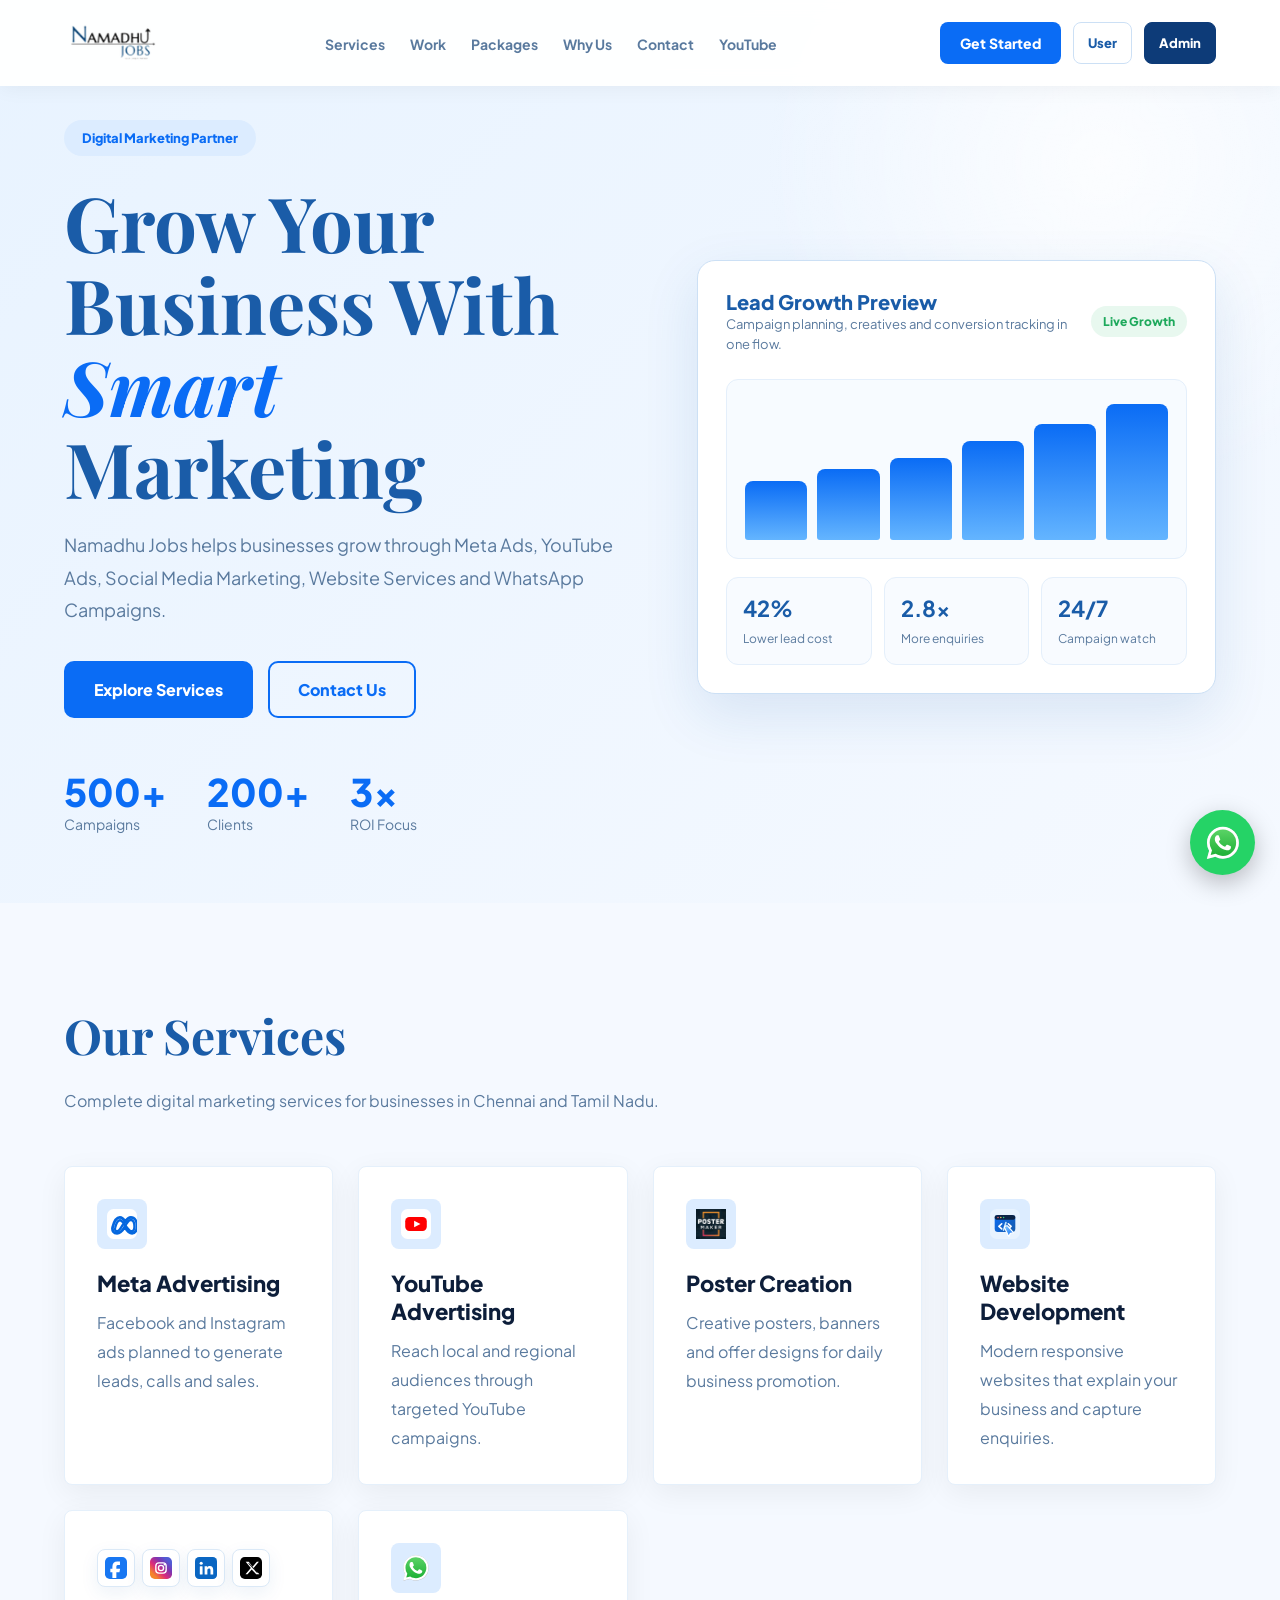
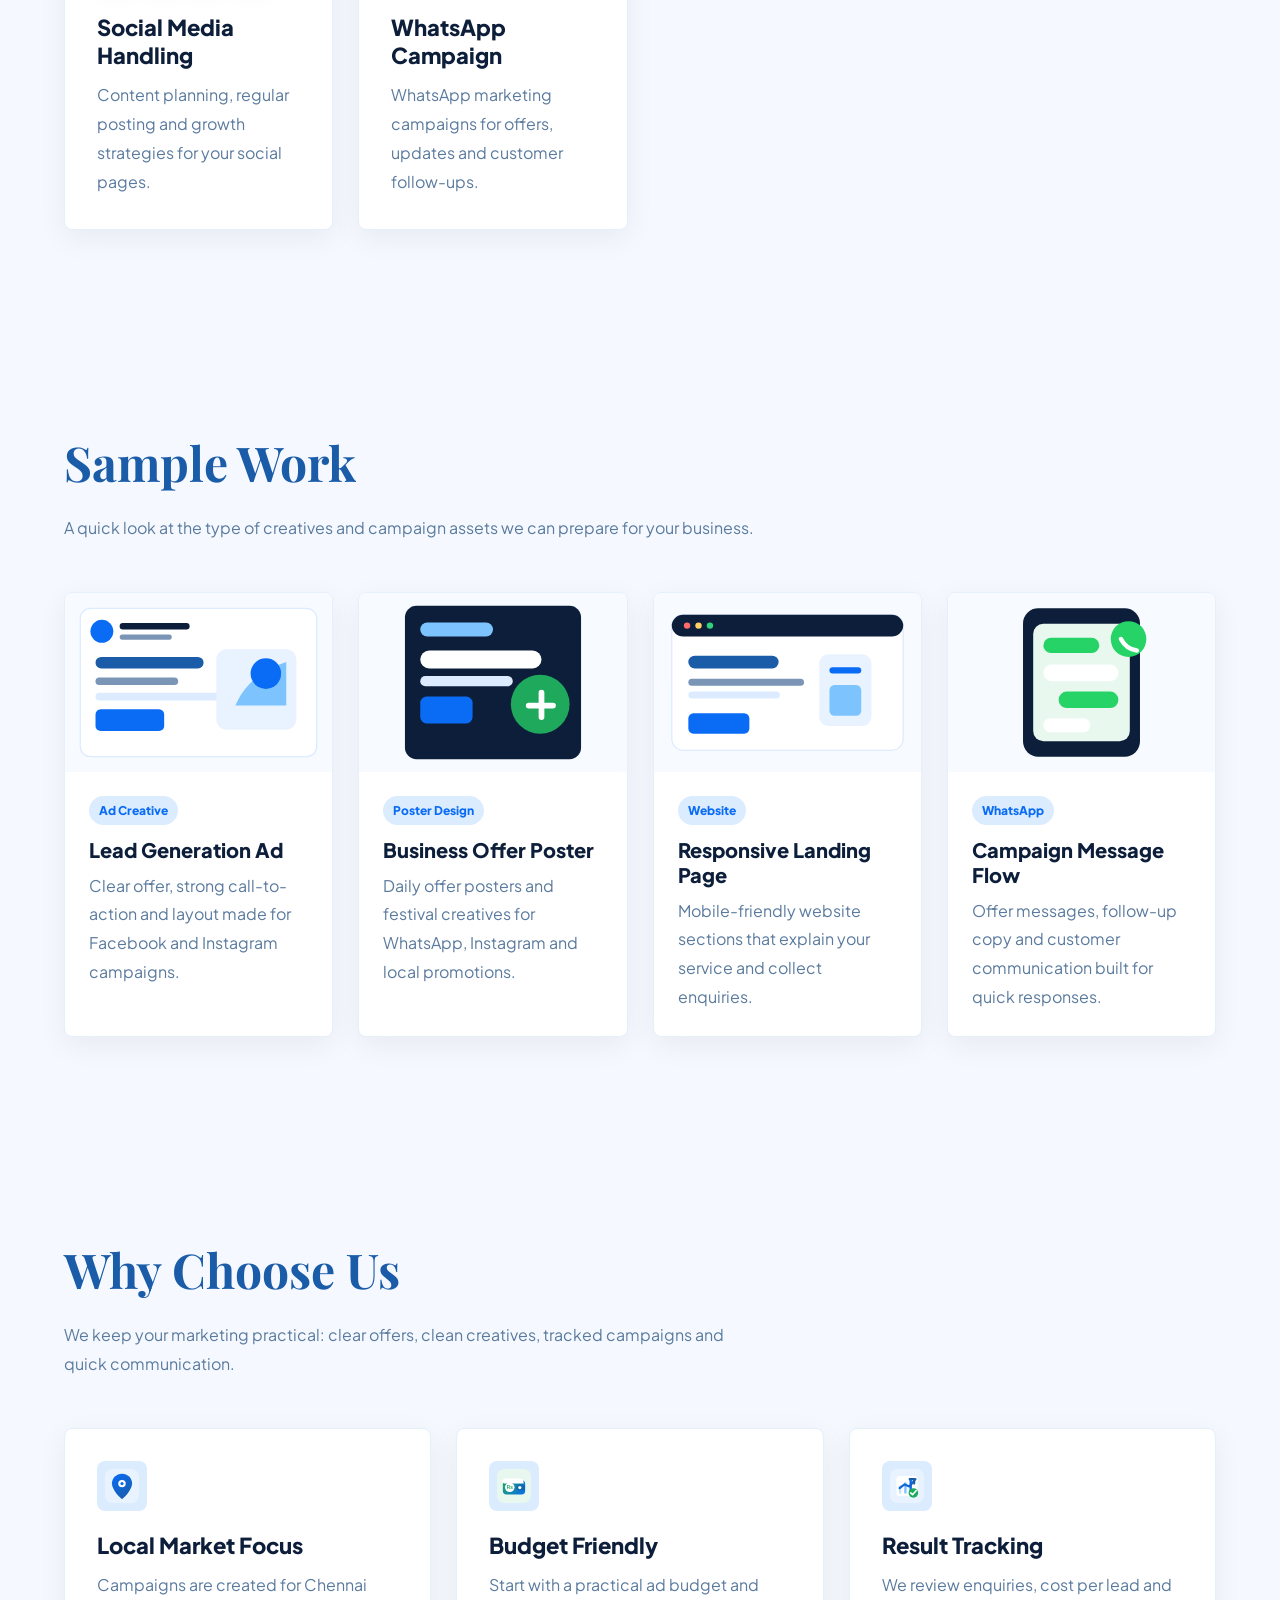
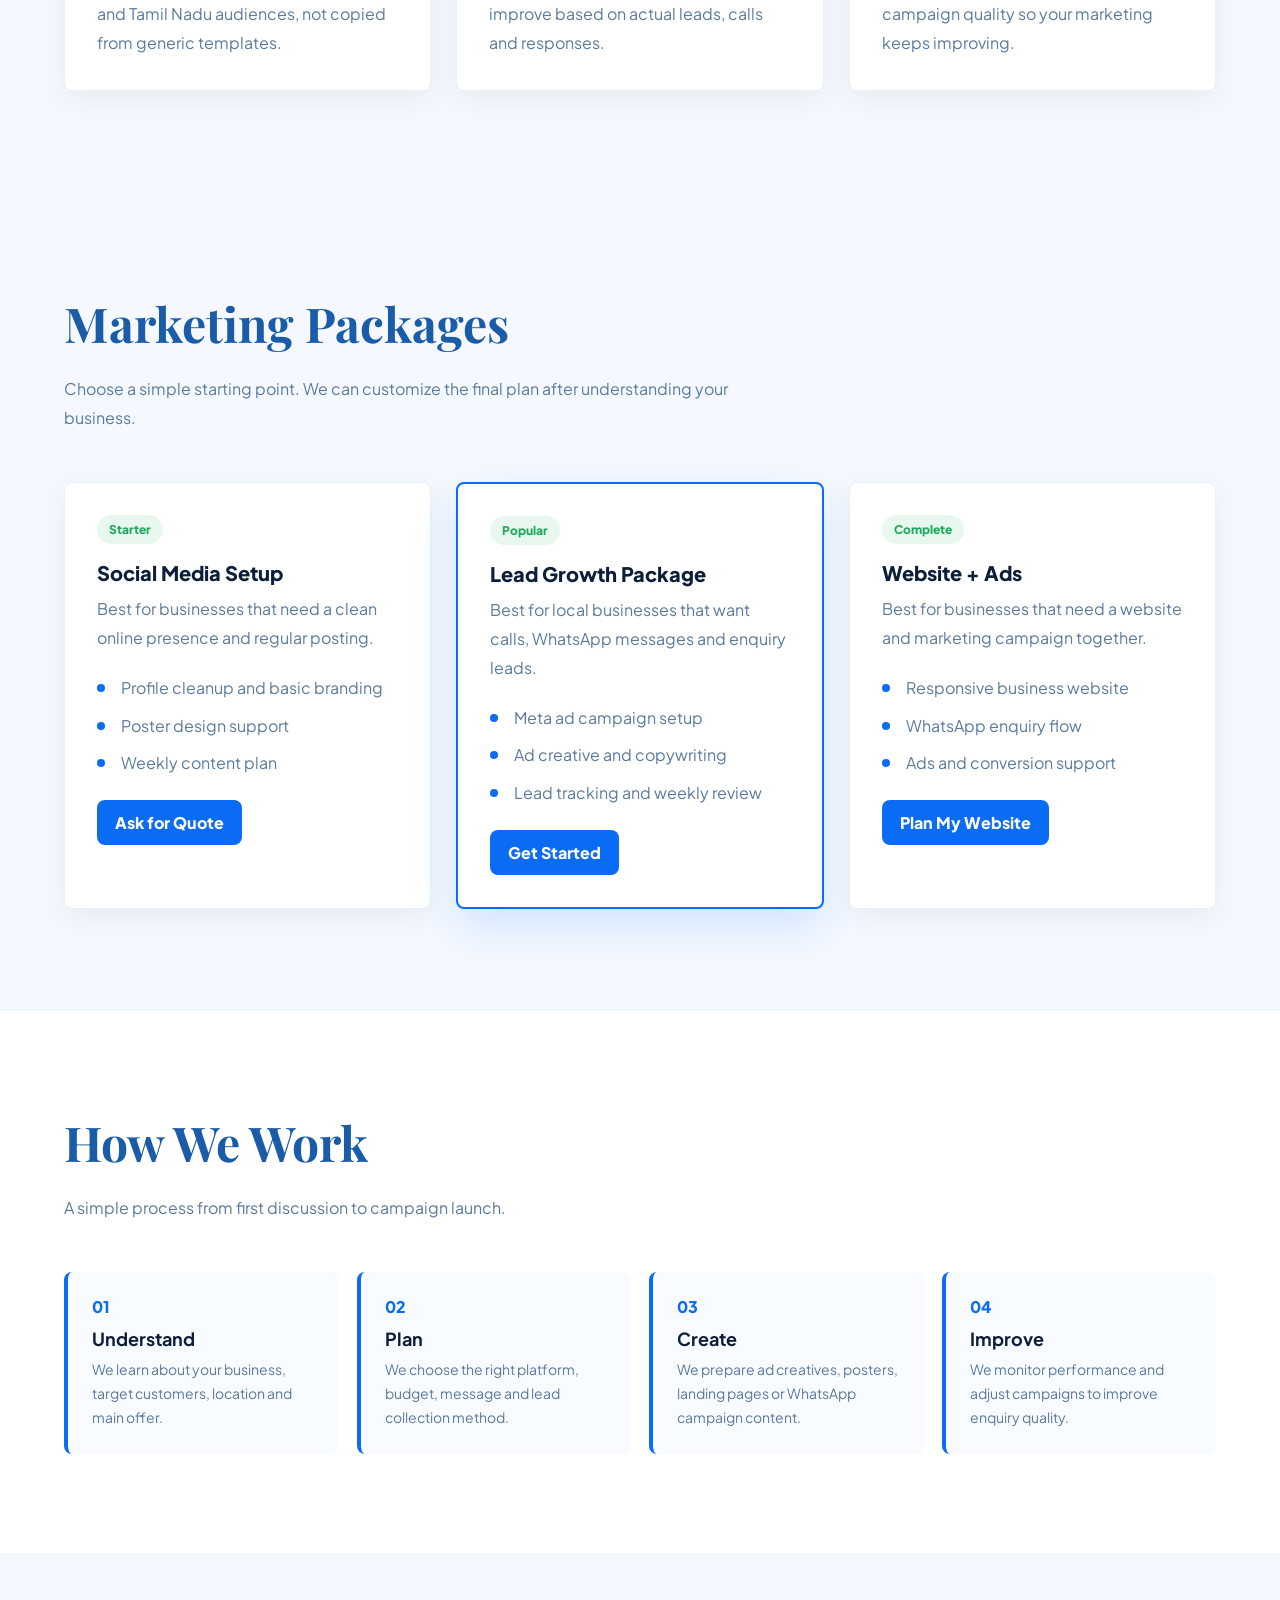
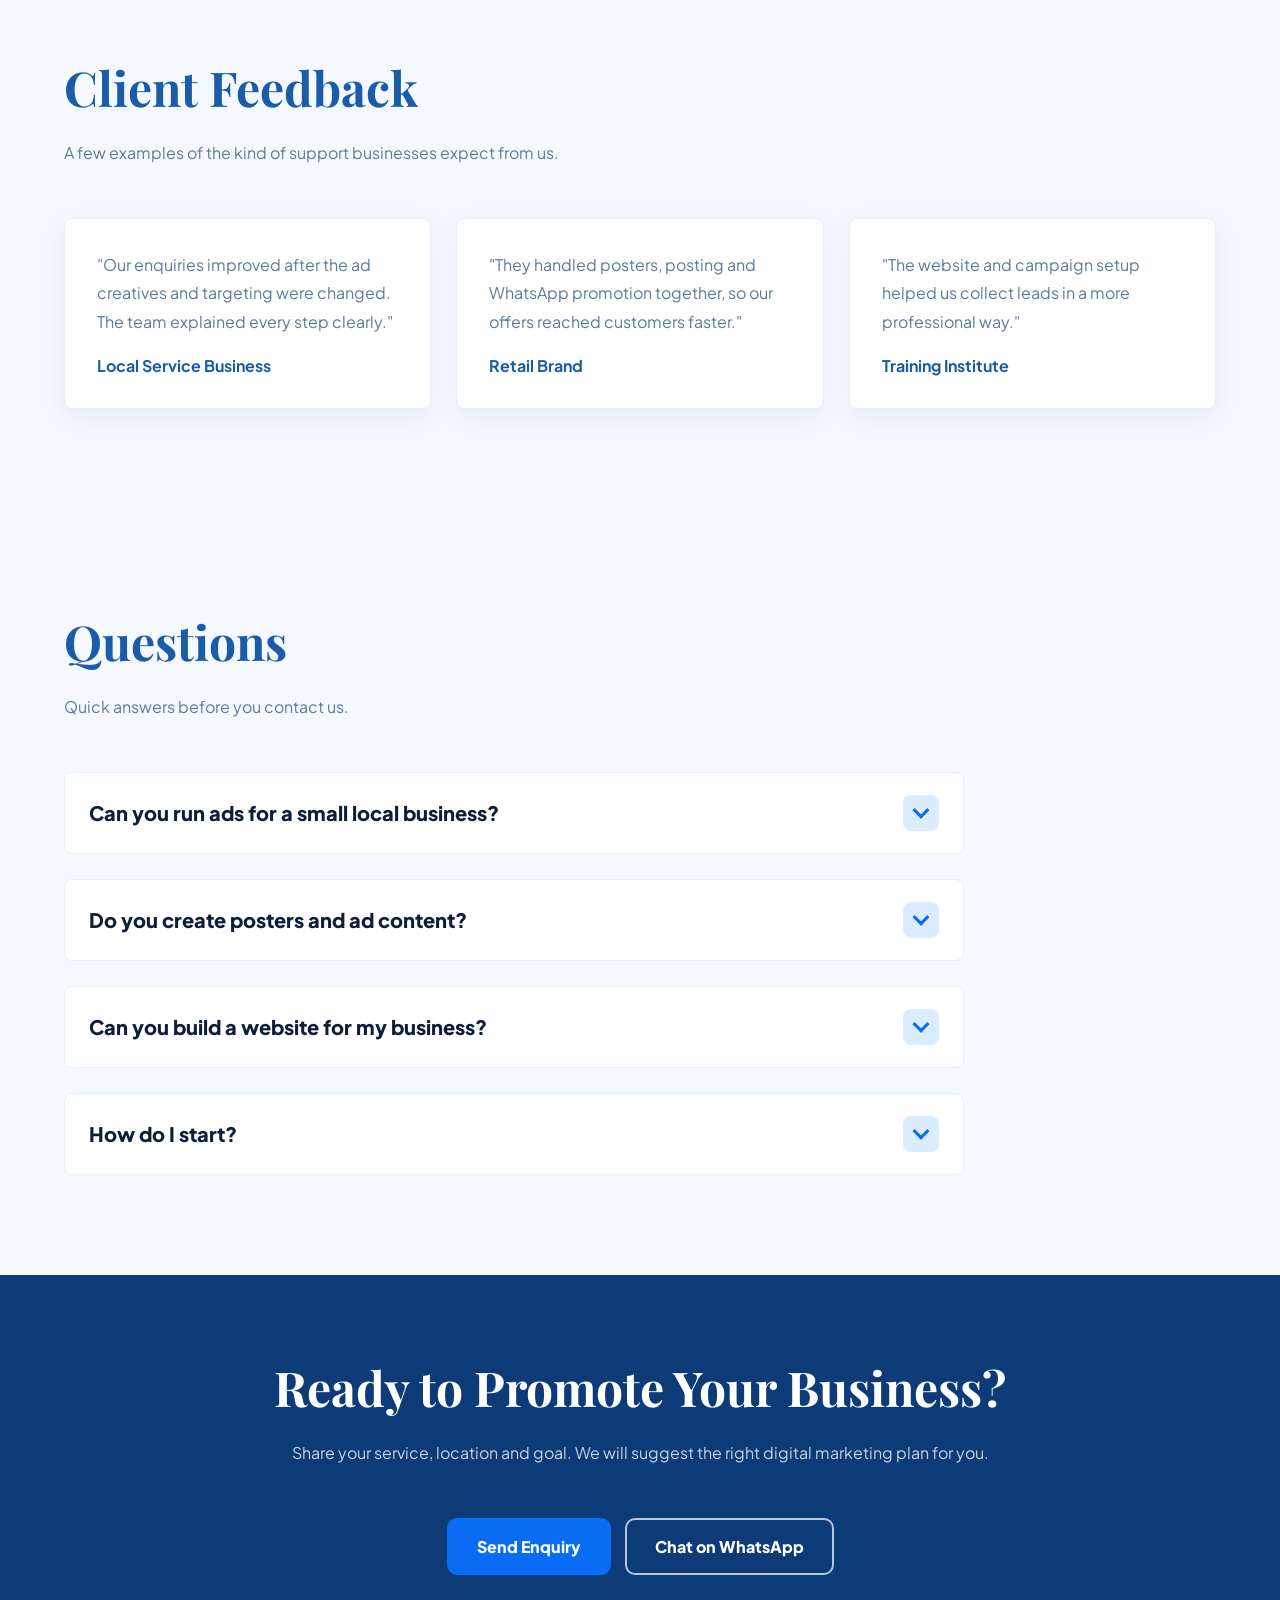
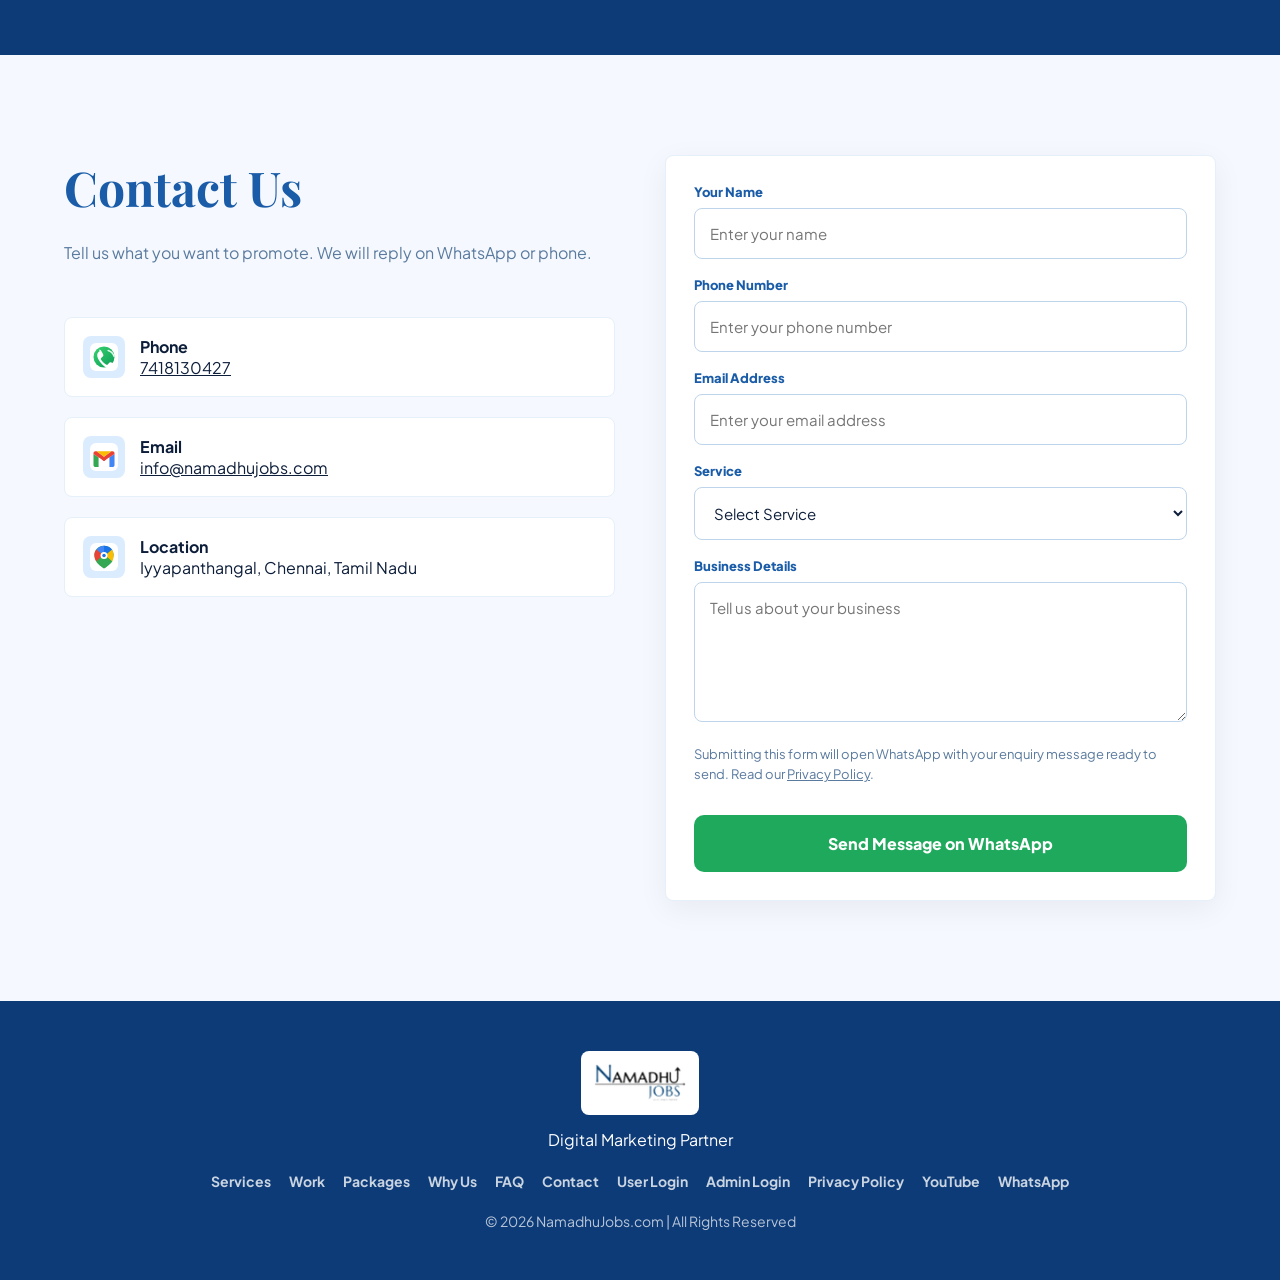
==== commit 2dbc2b72: "Add files via upload" ====
--- a/index.html
+++ b/index.html
@@ -14,10 +14,10 @@
   <meta property="og:site_name" content="Namadhu Jobs" />
   <meta property="og:type" content="website" />
   <meta property="og:url" content="https://namadhujobs.com/" />
-  <meta property="og:image" content="https://namadhujobs.com/assets/namadhu-jobs-logo-transparent.png" />
+  <meta property="og:image" content="https://namadhujobs.com/namadhu-jobs-logo-transparent.png" />
   <meta name="twitter:card" content="summary_large_image" />
 
-  <link rel="icon" href="assets/namadhu-jobs-logo-transparent.png" />
+  <link rel="icon" href="namadhu-jobs-logo-transparent.png" />
   <link rel="canonical" href="https://namadhujobs.com/" />
   <link rel="preconnect" href="https://fonts.googleapis.com" />
   <link rel="preconnect" href="https://fonts.gstatic.com" crossorigin />
@@ -1059,7 +1059,7 @@
 <body>
   <nav>
     <a href="#" class="nav-logo" aria-label="Namadhu Jobs home">
-      <img src="assets/namadhu-jobs-logo-transparent.png" srcset="assets/namadhu-jobs-logo-transparent.png 960w, assets/namadhu-jobs-logo-transparent-4k.png 3840w" sizes="150px" alt="Namadhu Jobs logo" />
+      <img src="namadhu-jobs-logo-transparent.png" srcset="namadhu-jobs-logo-transparent.png 960w, namadhu-jobs-logo-transparent-4k.png 3840w" sizes="150px" alt="Namadhu Jobs logo" />
     </a>
 
     <ul class="nav-links" id="navLinks">
@@ -1163,7 +1163,7 @@
     <div class="services-grid">
       <div class="service-card">
         <div class="svc-icon wide">
-          <img src="assets/meta-logo.svg" alt="Meta logo" loading="lazy" />
+          <img src="meta-logo.svg" alt="Meta logo" loading="lazy" />
         </div>
         <div class="svc-name">Meta Advertising</div>
         <p class="svc-desc">Facebook and Instagram ads planned to generate leads, calls and sales.</p>
@@ -1171,7 +1171,7 @@
 
       <div class="service-card">
         <div class="svc-icon">
-          <img src="assets/youtube-logo.svg" alt="YouTube logo" loading="lazy" />
+          <img src="youtube-logo.svg" alt="YouTube logo" loading="lazy" />
         </div>
         <div class="svc-name">YouTube Advertising</div>
         <p class="svc-desc">Reach local and regional audiences through targeted YouTube campaigns.</p>
@@ -1179,7 +1179,7 @@
 
       <div class="service-card">
         <div class="svc-icon">
-          <img src="assets/poster-maker-logo.png" alt="Poster maker logo" loading="lazy" />
+          <img src="poster-maker-logo.png" alt="Poster maker logo" loading="lazy" />
         </div>
         <div class="svc-name">Poster Creation</div>
         <p class="svc-desc">Creative posters, banners and offer designs for daily business promotion.</p>
@@ -1187,7 +1187,7 @@
 
       <div class="service-card">
         <div class="svc-icon">
-          <img src="assets/web-developer-logo.svg" alt="Web developer logo" loading="lazy" />
+          <img src="web-developer-logo.svg" alt="Web developer logo" loading="lazy" />
         </div>
         <div class="svc-name">Website Development</div>
         <p class="svc-desc">Modern responsive websites that explain your business and capture enquiries.</p>
@@ -1196,16 +1196,16 @@
       <div class="service-card">
         <div class="svc-icon-row" aria-label="Social media platforms">
           <span class="mini-logo">
-            <img src="assets/facebook-logo.svg" alt="Facebook logo" loading="lazy" />
+            <img src="facebook-logo.svg" alt="Facebook logo" loading="lazy" />
           </span>
           <span class="mini-logo">
-            <img src="assets/instagram-logo.svg" alt="Instagram logo" loading="lazy" />
+            <img src="instagram-logo.svg" alt="Instagram logo" loading="lazy" />
           </span>
           <span class="mini-logo">
-            <img src="assets/linkedin-logo.svg" alt="LinkedIn logo" loading="lazy" />
+            <img src="linkedin-logo.svg" alt="LinkedIn logo" loading="lazy" />
           </span>
           <span class="mini-logo">
-            <img src="assets/x-logo.svg" alt="X logo" loading="lazy" />
+            <img src="x-logo.svg" alt="X logo" loading="lazy" />
           </span>
         </div>
         <div class="svc-name">Social Media Handling</div>
@@ -1214,7 +1214,7 @@
 
       <div class="service-card">
         <div class="svc-icon">
-          <img src="assets/whatsapp-logo.svg" alt="WhatsApp logo" loading="lazy" />
+          <img src="whatsapp-logo.svg" alt="WhatsApp logo" loading="lazy" />
         </div>
         <div class="svc-name">WhatsApp Campaign</div>
         <p class="svc-desc">WhatsApp marketing campaigns for offers, updates and customer follow-ups.</p>
@@ -1231,7 +1231,7 @@
 
     <div class="work-grid">
       <div class="work-card">
-        <img src="assets/sample-meta-ad.svg" alt="Sample Meta ad creative" loading="lazy" />
+        <img src="sample-meta-ad.svg" alt="Sample Meta ad creative" loading="lazy" />
         <div class="work-body">
           <span class="work-tag">Ad Creative</span>
           <strong class="work-title">Lead Generation Ad</strong>
@@ -1240,7 +1240,7 @@
       </div>
 
       <div class="work-card">
-        <img src="assets/sample-poster.svg" alt="Sample offer poster design" loading="lazy" />
+        <img src="sample-poster.svg" alt="Sample offer poster design" loading="lazy" />
         <div class="work-body">
           <span class="work-tag">Poster Design</span>
           <strong class="work-title">Business Offer Poster</strong>
@@ -1249,7 +1249,7 @@
       </div>
 
       <div class="work-card">
-        <img src="assets/sample-website.svg" alt="Sample business website layout" loading="lazy" />
+        <img src="sample-website.svg" alt="Sample business website layout" loading="lazy" />
         <div class="work-body">
           <span class="work-tag">Website</span>
           <strong class="work-title">Responsive Landing Page</strong>
@@ -1258,7 +1258,7 @@
       </div>
 
       <div class="work-card">
-        <img src="assets/sample-whatsapp.svg" alt="Sample WhatsApp campaign layout" loading="lazy" />
+        <img src="sample-whatsapp.svg" alt="Sample WhatsApp campaign layout" loading="lazy" />
         <div class="work-body">
           <span class="work-tag">WhatsApp</span>
           <strong class="work-title">Campaign Message Flow</strong>
@@ -1278,7 +1278,7 @@
     <div class="trust-grid">
       <div class="trust-card">
         <div class="trust-icon">
-          <img src="assets/local-market-logo.svg" alt="Local market focus logo" loading="lazy" />
+          <img src="local-market-logo.svg" alt="Local market focus logo" loading="lazy" />
         </div>
         <div class="trust-name">Local Market Focus</div>
         <p class="trust-desc">Campaigns are created for Chennai and Tamil Nadu audiences, not copied from generic templates.</p>
@@ -1286,7 +1286,7 @@
 
       <div class="trust-card">
         <div class="trust-icon">
-          <img src="assets/budget-friendly-logo.svg" alt="Budget friendly logo" loading="lazy" />
+          <img src="budget-friendly-logo.svg" alt="Budget friendly logo" loading="lazy" />
         </div>
         <div class="trust-name">Budget Friendly</div>
         <p class="trust-desc">Start with a practical ad budget and improve based on actual leads, calls and responses.</p>
@@ -1294,7 +1294,7 @@
 
       <div class="trust-card">
         <div class="trust-icon">
-          <img src="assets/result-tracking-logo.svg" alt="Result tracking logo" loading="lazy" />
+          <img src="result-tracking-logo.svg" alt="Result tracking logo" loading="lazy" />
         </div>
         <div class="trust-name">Result Tracking</div>
         <p class="trust-desc">We review enquiries, cost per lead and campaign quality so your marketing keeps improving.</p>
@@ -1474,7 +1474,7 @@
         <div class="contact-info">
           <div class="cinfo-item">
             <div class="cinfo-icon">
-              <img src="assets/phone-original-logo.svg" alt="Phone logo" loading="lazy" />
+              <img src="phone-original-logo.svg" alt="Phone logo" loading="lazy" />
             </div>
             <div>
               <strong>Phone</strong><br />
@@ -1484,7 +1484,7 @@
 
           <div class="cinfo-item">
             <div class="cinfo-icon">
-              <img src="assets/gmail-logo.svg" alt="Gmail logo" loading="lazy" />
+              <img src="gmail-logo.svg" alt="Gmail logo" loading="lazy" />
             </div>
             <div>
               <strong>Email</strong><br />
@@ -1494,7 +1494,7 @@
 
           <div class="cinfo-item">
             <div class="cinfo-icon">
-              <img src="assets/google-maps-logo.svg" alt="Google Maps logo" loading="lazy" />
+              <img src="google-maps-logo.svg" alt="Google Maps logo" loading="lazy" />
             </div>
             <div>
               <strong>Location</strong><br />
@@ -1552,7 +1552,7 @@
 
   <footer>
     <div class="footer-logo">
-      <img src="assets/namadhu-jobs-logo-transparent.png" srcset="assets/namadhu-jobs-logo-transparent.png 960w, assets/namadhu-jobs-logo-transparent-4k.png 3840w" sizes="170px" alt="Namadhu Jobs logo" loading="lazy" />
+      <img src="namadhu-jobs-logo-transparent.png" srcset="namadhu-jobs-logo-transparent.png 960w, namadhu-jobs-logo-transparent-4k.png 3840w" sizes="170px" alt="Namadhu Jobs logo" loading="lazy" />
     </div>
 
     <p>Digital Marketing Partner</p>
@@ -1577,7 +1577,7 @@
   </footer>
 
   <a href="https://wa.me/917418130427" class="whatsapp-float" target="_blank" rel="noopener noreferrer" aria-label="Chat with Namadhu Jobs on WhatsApp">
-    <img src="assets/whatsapp-logo.svg" alt="" />
+    <img src="whatsapp-logo.svg" alt="" />
   </a>
 
   <script>
